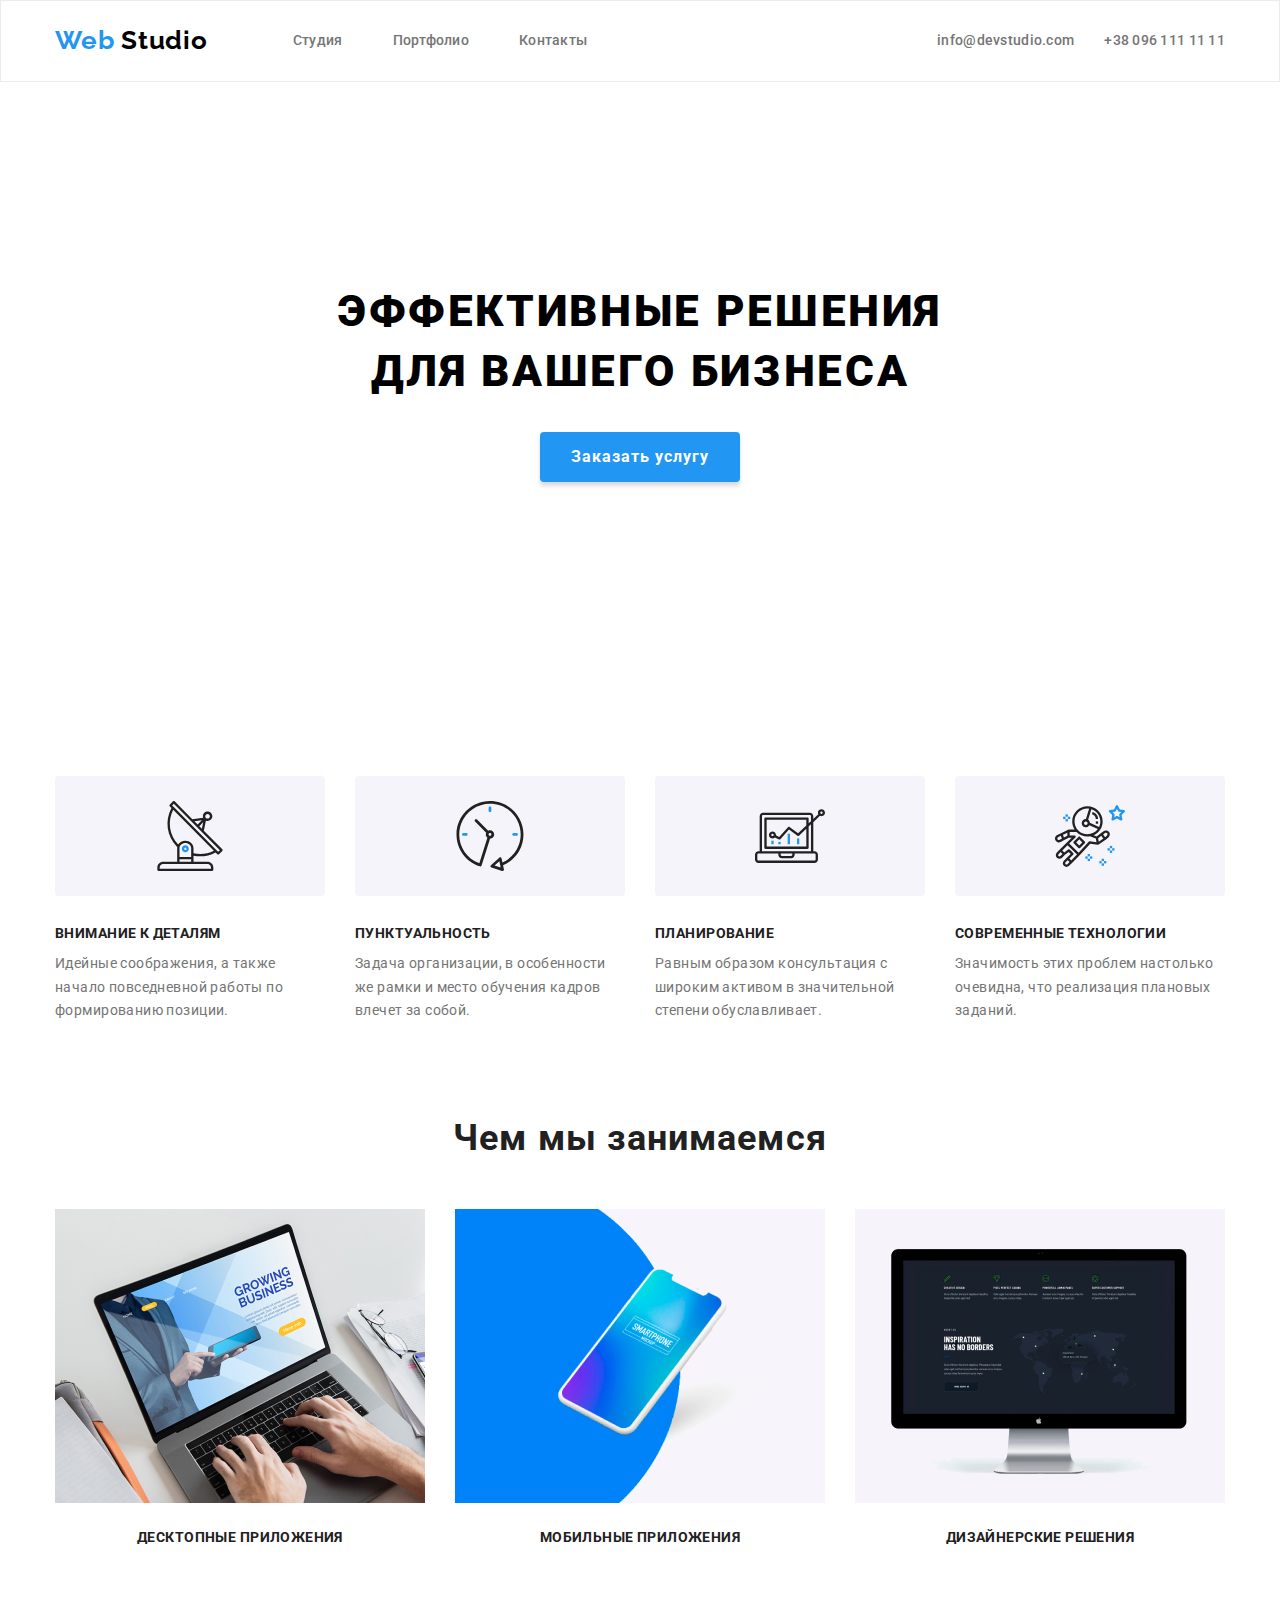
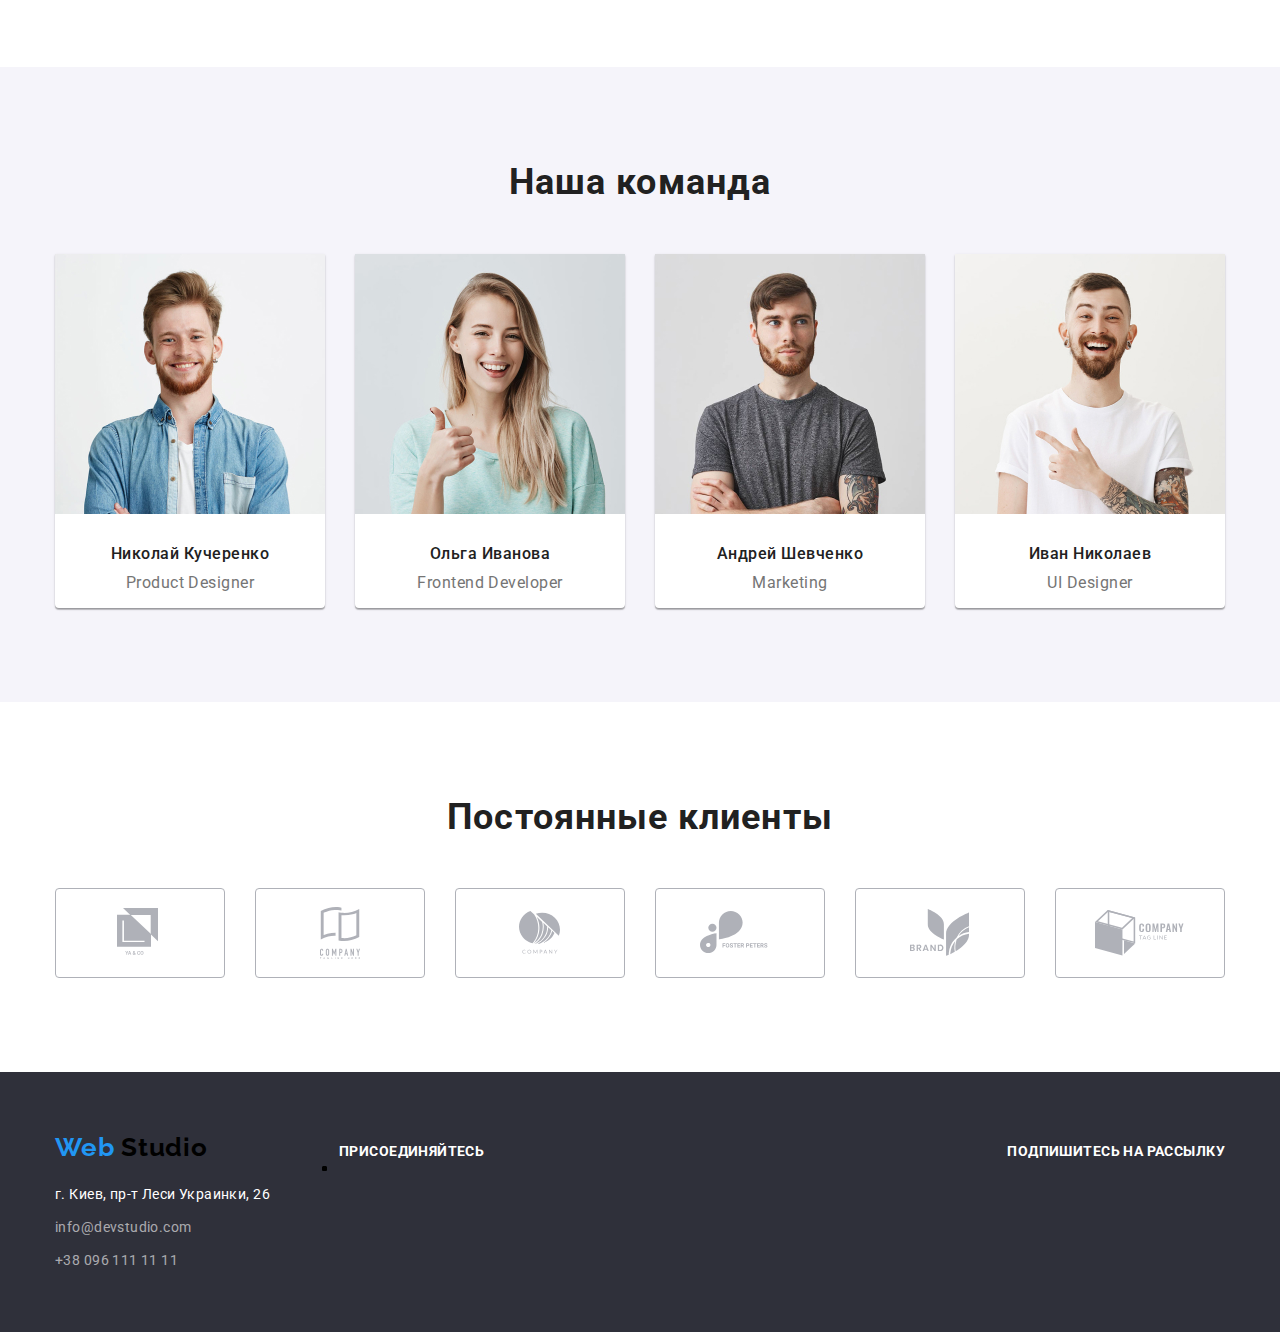
==== index.html @ 4bbf7c3d "перенес hw03" ====
<!DOCTYPE html>
<html lang="ru">
  <head>
    <meta charset="UTF-8" />
    <meta name="viewport" content="width=device-width, initial-scale=1.0" />
    <title>Web Studio</title>
    <link
      href="https://fonts.googleapis.com/css2?family=Raleway:wght@700&family=Roboto:wght@400;500;700;900&display=swap"
      rel="stylesheet"
    />
    <link rel="stylesheet" href="./CSS/normalize.css" />
    <link rel="stylesheet" href="./CSS/styles.css" />
  </head>

  <body>
    <!-- Шапка сайта -->
    <header class="header">
      <div class="container">
        <nav class="navigation">
          <a class="logo link" lang="en" href="./index.html"
            ><span class="logo-element">Web</span> Studio</a
          >
          <ul class="navigation-list list">
            <li class="navigation-list-item">
              <a class="navigation-list-link link" href="./index.html"
                >Студия</a
              >
            </li>
            <li class="navigation-list-item">
              <a class="navigation-list-link link" href="./portfolio.html"
                >Портфолио</a
              >
            </li>
            <li class="navigation-list-item">
              <a class="navigation-list-link link" href="">Контакты</a>
            </li>
          </ul>
        </nav>
        <address class="address">
          <ul class="address-list list">
            <li class="address-list-item">
              <a
                class="address-list-item-link link"
                href="mailto:info@devstudio.com"
                >info@devstudio.com</a
              >
            </li>
            <li class="address-list-item">
              <a class="address-list-item-link link" href="tel:+380961111111"
                >+38 096 111 11 11</a
              >
            </li>
          </ul>
        </address>
      </div>
    </header>
    <main>
      <!-- Герой -->
      <section class="hero">
        <div class="container">
          <h1 class="hero-title">
            Эффективные решения<br />
            для вашего бизнеса
          </h1>
          <button type="button" class="hero-button">Заказать услугу</button>
        </div>
      </section>
      <!-- Почему мы -->
      <section class="why-are-we">
        <div class="container">
          <h2 hidden>Почему мы</h2>
          <ul class="why-are-we-list list">
            <li class="why-are-we-list-item">
              <div class="why-img">
                <img
                  src="./images/about-us/attention.svg"
                  alt="Внимание к деталям"
                  width="70"
                  height="70"
                />
              </div>
              <h3 class="subtitle">Внимание к деталям</h3>
              <p class="why-are-we-feature">
                Идейные соображения, а также начало повседневной работы по
                формированию позиции.
              </p>
            </li>

            <li class="why-are-we-list-item">
              <div class="why-img">
                <img
                  src="./images/about-us/punctuality.svg"
                  alt="Пунктуальность"
                  width="70"
                  height="70"
                />
              </div>
              <h3 class="subtitle">Пунктуальность</h3>
              <p class="why-are-we-feature">
                Задача организации, в особенности же рамки и место обучения
                кадров влечет за собой.
              </p>
            </li>
            <li class="why-are-we-list-item">
              <div class="why-img">
                <img
                  src="./images/about-us/planning.svg"
                  alt="Планирование"
                  width="70"
                  height="70"
                />
              </div>
              <h3 class="subtitle">Планирование</h3>
              <p class="why-are-we-feature">
                Равным образом консультация с широким активом в значительной
                степени обуславливает.
              </p>
            </li>
            <li class="why-are-we-list-item">
              <div class="why-img">
                <img
                  src="./images/about-us/technologies.svg"
                  alt="Современные технологии"
                  width="70"
                  height="70"
                />
              </div>
              <h3 class="subtitle">Современные технологии</h3>
              <p class="why-are-we-feature">
                Значимость этих проблем настолько очевидна, что реализация
                плановых заданий.
              </p>
            </li>
          </ul>
        </div>
      </section>
      <!-- Чем мы занимаемся -->
      <section class="what-we-do">
        <div class="container">
          <h2 class="title">Чем мы занимаемся</h2>
          <ul class="what-we-do-list list">
            <li class="what-we-do-list-item">
              <img
                src="./images/what-we-do/desktop-apps.jpg"
                alt="человек работает за ноутбуком"
                width="370"
                height="294"
              />
              <p class="what-we-do-subtitle">Десктопные приложения</p>
            </li>
            <li class="what-we-do-list-item">
              <img
                src="./images/what-we-do/mobile-apps.jpg"
                alt="смартфон"
                width="370"
                height="294"
              />
              <p class="what-we-do-subtitle">Мобильные приложения</p>
            </li>
            <li class="what-we-do-list-item">
              <img
                src="./images/what-we-do/design-solutions.jpg"
                alt="монитор компьютера"
                width="370"
                height="294"
              />
              <p class="what-we-do-subtitle">Дизайнерские решения</p>
            </li>
          </ul>
        </div>
      </section>
      <!-- Наша команда -->
      <section class="team">
        <div class="container">
          <h2 class="title">Наша команда</h2>
          <ul class="team-list list">
            <li class="team-list-item">
              <img
                src="./images/team/team-card-01.jpg"
                alt="продукт дизайнер"
                width="270"
                height="260"
              />
              <h3 class="team-list-item-name">Николай Кучеренко</h3>
              <p class="team-list-item-position" lang="en">Product Designer</p>
              <ul class="team-social-links-list list">
                <li><a href="" aria-label="иконка инстаграма"></a></li>
                <li><a href="" aria-label="иконка твиттера"></a></li>
                <li><a href="" aria-label="иконка фейсбука"></a></li>
                <li><a href="" aria-label="иконка линкедина"></a></li>
              </ul>
            </li>
            <li class="team-list-item">
              <img
                src="./images/team/team-card-02.jpg"
                alt="фронтэнд разработчик"
                width="270"
                height="260"
              />
              <h3 class="team-list-item-name">Ольга Иванова</h3>
              <p class="team-list-item-position" lang="en">
                Frontend Developer
              </p>
              <ul class="team-social-links-list list">
                <li><a href="" aria-label="иконка инстаграма"></a></li>
                <li><a href="" aria-label="иконка твиттера"></a></li>
                <li><a href="" aria-label="иконка фейсбука"></a></li>
                <li><a href="" aria-label="иконка линкедина"></a></li>
              </ul>
            </li>
            <li class="team-list-item">
              <img
                src="./images/team/team-card-03.jpg"
                alt="маркетолог"
                width="270"
                height="260"
              />
              <h3 class="team-list-item-name">Андрей Шевченко</h3>
              <p class="team-list-item-position" lang="en">Marketing</p>
              <ul class="team-social-links-list list">
                <li><a href="" aria-label="иконка инстаграма"></a></li>
                <li><a href="" aria-label="иконка твиттера"></a></li>
                <li><a href="" aria-label="иконка фейсбука"></a></li>
                <li><a href="" aria-label="иконка линкедина"></a></li>
              </ul>
            </li>
            <li class="team-list-item">
              <img
                src="./images/team/team-card-04.jpg"
                alt="дизайнер"
                width="270"
                height="260"
              />
              <h3 class="team-list-item-name">Иван Николаев</h3>
              <p class="team-list-item-position" lang="en">UI Designer</p>
              <ul class="team-social-links-list list">
                <li><a href="" aria-label="иконка инстаграма"></a></li>
                <li><a href="" aria-label="иконка твиттера"></a></li>
                <li><a href="" aria-label="иконка фейсбука"></a></li>
                <li><a href="" aria-label="иконка линкедина"></a></li>
              </ul>
            </li>
          </ul>
        </div>
      </section>
      <!-- Постоянные клиенты -->
      <section class="clients">
        <div class="container">
          <h2 class="title">Постоянные клиенты</h2>
          <ul class="clients-list list">
            <li class="clients-list-item">
              <a href=""
                ><img
                  src="./images/clients/client1.svg"
                  alt="логотип компании-клиента"
              /></a>
            </li>
            <li class="clients-list-item">
              <a href=""
                ><img
                  src="./images/clients/client2.svg"
                  alt="логотип компании-клиента"
              /></a>
            </li>
            <li class="clients-list-item">
              <a href=""
                ><img
                  src="./images/clients/client3.svg"
                  alt="логотип компании-клиента"
              /></a>
            </li>
            <li class="clients-list-item">
              <a href=""
                ><img
                  src="./images/clients/client4.svg"
                  alt="логотип компании-клиента"
              /></a>
            </li>
            <li class="clients-list-item">
              <a href=""
                ><img
                  src="./images/clients/client5.svg"
                  alt="логотип компании-клиента"
              /></a>
            </li>
            <li class="clients-list-item">
              <a href=""
                ><img
                  src="./images/clients/client6.svg"
                  alt="логотип компании-клиента"
              /></a>
            </li>
          </ul>
        </div>
      </section>
    </main>
    <!-- Подвал сайта -->
    <footer class="footer">
      <div class="container">
        <div class="footer-left">
          <a class="logo link" lang="en" href="./index.html"
            ><span class="logo-element">Web</span> Studio</a
          >

          <ul class="contact-list list">
            <li class="contact-list-item">
              <address class="address">
                <a
                  class="footer-location link"
                  href="https://goo.gl/maps/hnpBy58XnBWerGB26"
                  target="_blank"
                  >г. Киев, пр-т Леси Украинки, 26</a
                >
              </address>
            </li>
            <li class="contact-list-item">
              <address class="address">
                <a class="footer-mail link" href="mailto:info@devstudio.com"
                  >info@devstudio.com</a
                >
              </address>
            </li>
            <li class="contact-list-item">
              <address class="address">
                <a class="footer-tel link" href="tel:+380961111111"
                  >+38 096 111 11 11</a
                >
              </address>
            </li>
          </ul>
        </div>

        <div class="footer-join">
          <p class="join-us">присоединяйтесь</p>
          <ul class="footer-social-link-list">
            <li><a href="" aria-label="иконка инстаграма"></a></li>
            <li><a href="" aria-label="иконка твиттера"></a></li>
            <li><a href="" aria-label="иконка фейсбука"></a></li>
            <li><a href="" aria-label="иконка линкедина"></a></li>
          </ul>
        </div>
        <div class="footer-subscribe">
          <p class="join-us">Подпишитесь на рассылку</p>
        </div>
      </div>
    </footer>
  </body>
</html>
---- CSS/styles.css ----
/* 
цвет логотипа #000000;
цвет основного текста #757575;
цвет заголовка #212121;
акцент #2196F3;
фон #FFFFFF;
фон футер #2F303A;
фон секции наша команда #F5F4FA;
цвет ссылок футере rgba(255, 255, 255, 0.6);
 */
:root {
  --main-font: "Roboto", sans-serif;
  --logo-font: "Raleway", sans-serif;
  --title-color: #212121;
  --main-text-color: #757575;
  --section-background-color: #f5f4fa;
  --footer-background-color: #2f303a;
  --footer-link-color: rgba(255, 255, 255, 0.6);
  --accent-color: #2196f3;
  --main-logo-color: #000000;
  --element-logo-color: #2196f3;
}

html {
  box-sizing: border-box;
}

*,
*::before,
*::after {
  box-sizing: inherit;
  margin: 0;
  padding: 0;
}

body {
  font-family: var(--main-font);
  background-color: #ffffff;
  list-style: none;
}

h1 {
  margin: 0;
}

img {
  display: block;
}

.address {
  font-style: normal;
}

.link {
  text-decoration: none;
  display: block;
}
.list {
  list-style: none;
}

.container {
  width: 1200px;
  padding-left: 15px;
  padding-right: 15px;
  margin-left: auto;
  margin-right: auto;
}

/* ШАПКА САЙТА */
.header {
  border: 1px solid #ececec;
}
.header .container {
  display: flex;
  align-items: center;
  justify-content: space-between;
}

.navigation {
  display: flex;
  align-items: center;
}

.navigation .logo {
  margin-right: 85px;
  padding-top: 24px;
  padding-bottom: 25px;
}

.logo {
  font-family: var(--logo-font);
  font-weight: 700;
  font-size: 26px;
  line-height: 1.19;
  letter-spacing: 0.03em;
  color: var(--main-logo-color);
}

.logo-element {
  color: var(--element-logo-color);
}

.navigation-list {
  display: flex;
}

.navigation-list-item:not(:last-child) {
  margin-right: 50px;
}

.navigation-list-link,
.address-list-item-link {
  padding-top: 32px;
  padding-bottom: 32px;
  font-weight: 500;
  font-size: 14px;
  line-height: 1.14;
  letter-spacing: 0.02em;
  color: var(--main-text-color);
}

.address-list {
  display: flex;
  align-items: center;
}

.address-list-item:not(:last-child) {
  margin-right: 30px;
}
.navigation-list-link:hover,
.navigation-list-link:focus,
.address-list-item-link:hover,
.address-list-item-link:focus {
  color: var(--accent-color);
}

/* HERO */

.hero .container {
  display: flex;
  flex-direction: column;
  align-items: center;
  padding-top: 200px;
  padding-bottom: 200px;
}

.hero-title {
  font-weight: 900;
  font-size: 44px;
  line-height: 1.36;
  text-align: center;
  letter-spacing: 0.06em;
  text-transform: uppercase;

  /* color: #ffffff; */
}

.hero-button {
  margin-top: 30px;
  width: 200px;
  height: 50px;
  background: #2196f3;
  box-shadow: 0px 4px 4px rgba(0, 0, 0, 0.15);
  border: transparent;
  border-radius: 4px;
  font-weight: 700;
  font-size: 16px;
  line-height: 1.87;
  text-align: center;
  letter-spacing: 0.06em;
  color: #ffffff;
}

.hero-button:hover,
.hero-button:focus {
  background-color: var(--accent-color);
  color: #ffffff;
}

/* ПОЧЕМУ МЫ */
.why-are-we .container {
  padding-top: 94px;
  padding-bottom: 94px;
}
.why-are-we-list {
  display: flex;
  justify-content: center;
}

.why-are-we-list-item {
  /* width: 270px; */
  width: calc((100% - 90px) / 4);
}

.why-are-we-list-item:not(:last-child) {
  margin-right: 30px;
}

.subtitle {
  margin-top: 30px;
  margin-bottom: 10px;
  font-weight: 700;
  font-size: 14px;
  line-height: 1.14;
  letter-spacing: 0.03em;
  text-transform: uppercase;

  color: #212121;
}

.why-are-we-feature {
  font-weight: 400;
  font-size: 14px;
  line-height: 1.71;
  letter-spacing: 0.03em;
  color: var(--main-text-color);
}

.why-img {
  display: flex;
  justify-content: center;
  padding-bottom: 25px;
  padding-top: 25px;
  background-color: var(--section-background-color);
  border-radius: 4px;
}

/* ЧЕМ МЫ ЗАНИМАЕМСЯ */

.what-we-do .container {
  padding-bottom: 94px;
}
.title {
  margin-bottom: 50px;
  font-weight: 700;
  font-size: 36px;
  line-height: 1.17;
  text-align: center;
  letter-spacing: 0.03em;
  color: var(--title-color);
}
.what-we-do-subtitle {
  padding-top: 27px;
  padding-bottom: 27px;

  font-weight: 700;
  font-size: 14px;
  line-height: 1.14;
  letter-spacing: 0.03em;
  text-transform: uppercase;

  color: #212121;
  text-align: center;
  /* color: #ffffff; */
}
.what-we-do-list {
  display: flex;
}
.what-we-do-list-item {
  width: calc((100% - 60px) / 3);
}
.what-we-do-list-item:not(:last-child) {
  margin-right: 30px;
}

/* НАША КОМАНДА */
.team .container {
  padding-top: 94px;
  padding-bottom: 94px;
}
.team {
  background-color: var(--section-background-color);
}

.team-list {
  display: flex;
}

.team-list-item {
  width: calc((100% - 90px) / 4);
  background: #ffffff;
  box-shadow: 0px 2px 1px rgba(0, 0, 0, 0.2), 0px 1px 1px rgba(0, 0, 0, 0.14),
    0px 1px 3px rgba(0, 0, 0, 0.12);
  border-radius: 0px 0px 4px 4px;
}

.team-list-item:not(:last-child) {
  margin-right: 30px;
}

.team-list-item-name {
  margin-top: 30px;
  margin-bottom: 10px;
  font-weight: 500;
  font-size: 16px;
  line-height: 1.19;
  text-align: center;
  letter-spacing: 0.03em;
  color: var(--title-color);
}

.team-list-item-position {
  margin-bottom: 16px;
  font-weight: 400;
  font-size: 16px;
  line-height: 1.19;
  text-align: center;
  letter-spacing: 0.03em;
  color: var(--main-text-color);
}

/* ПОСТОЯННЫЕ КЛИЕНТЫ */
.clients .container {
  padding-top: 94px;
  padding-bottom: 94px;
}

.clients-list {
  display: flex;
}
.clients-list-item {
  display: flex;
  justify-content: center;
  align-items: center;
  width: calc((100% - 150px) / 6);
  height: 90px;
  border: 1px solid #afb1b8;
  box-sizing: border-box;
  border-radius: 4px;
}
.clients-list-item:not(:last-child) {
  margin-right: 30px;
}
.clients-list-item:hover,
.clients-list-item:focus {
  border: 1px solid #2196f3;
}

/* ПОДВАЛ САЙТА */

.footer {
  background-color: var(--footer-background-color);
}

.footer .container {
  display: flex;
  align-items: baseline;
  padding-top: 60px;
  padding-bottom: 60px;
}

.footer-left {
  margin-right: 69px;
}

.contact-list {
  margin-top: 20px;
}

.footer-tel,
.footer-mail,
.footer-location {
  margin-bottom: 9px;
  font-weight: 400;
  font-size: 14px;
  line-height: 1.71;
  letter-spacing: 0.03em;
  color: rgba(255, 255, 255, 0.6);
}

.footer-tel {
  margin-bottom: 0px;
}

.footer-location {
  color: #ffffff;
}
.join-us {
  font-weight: 700;
  font-size: 14px;
  line-height: 1.14;
  letter-spacing: 0.03em;
  text-transform: uppercase;
  color: #ffffff;
}

.footer-social-link-list {
  display: flex;
}
.footer-subscribe {
  margin-left: auto;
}

/* ПОРТФОЛИО */

.portfolio .container {
  padding-top: 93px;
  padding-bottom: 94px;
}

.portfolio-filter {
  display: flex;
  justify-content: center;
}

.portfolio-filter-list-item {
  margin-right: 8px;
}
.portfolio-filter-list-item:last-child {
  margin-right: 0px;
}

.portfolio-button {
  padding-top: 6px;
  padding-right: 22px;
  padding-bottom: 6px;
  padding-left: 22px;
  font-weight: 500;
  font-size: 16px;
  line-height: 1.62;

  text-align: center;
  letter-spacing: 0.03em;

  color: #212121;
}

.portfolio-button:hover,
.portfolio-button:focus {
  box-shadow: 0px 2px 2px rgba(0, 0, 0, 0.12), 0px 1px 2px rgba(0, 0, 0, 0.08),
    0px 3px 1px rgba(0, 0, 0, 0.1);

  border-radius: 4px;

  background-color: var(--accent-color);

  color: #ffffff;
}

.portfolio-list {
  display: flex;
  flex-wrap: wrap;
  margin-top: 34px;
}
.portfolio-list-item {
  width: calc((100% - 60px) / 3);
  margin-right: 30px;
  margin-bottom: 30px;

  background: #ffffff;
  border: 1px solid #eeeeee;
  box-sizing: border-box;
}
.portfolio-list-item:nth-child(3n) {
  margin-right: 0px;
}
.portfolio-list-item:nth-last-child(-n + 3) {
  margin-bottom: 0px;
}
.portfolio-list-item-name {
  margin-top: 20px;
  margin-left: 24px;
  font-weight: 700;
  font-size: 18px;
  line-height: 2;
  letter-spacing: 0.06em;
  color: var(--title-color);
}
.portfolio-list-item-desc {
  margin-top: 4px;
  margin-bottom: 20px;
  margin-left: 24px;
  font-weight: 400;
  font-size: 16px;
  line-height: 1.87;
  letter-spacing: 0.03em;
  color: var(--main-text-color);
}
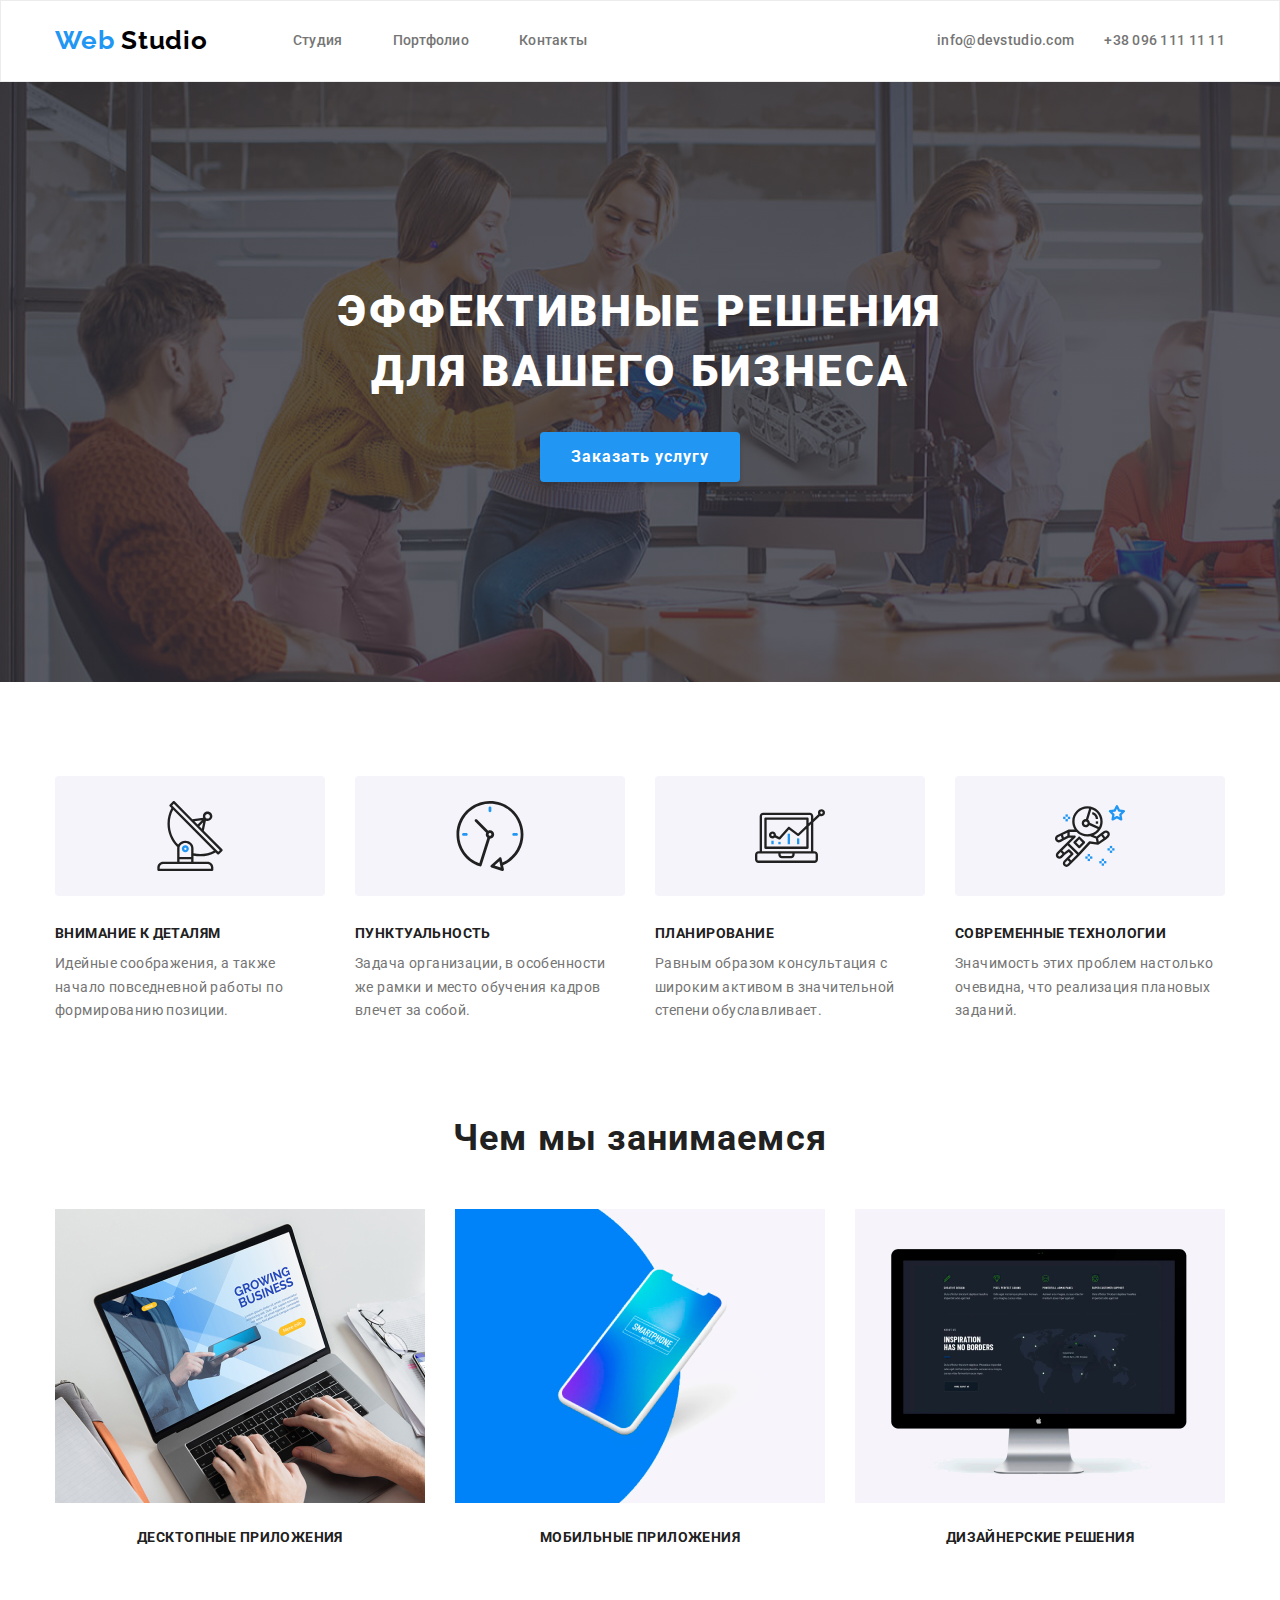
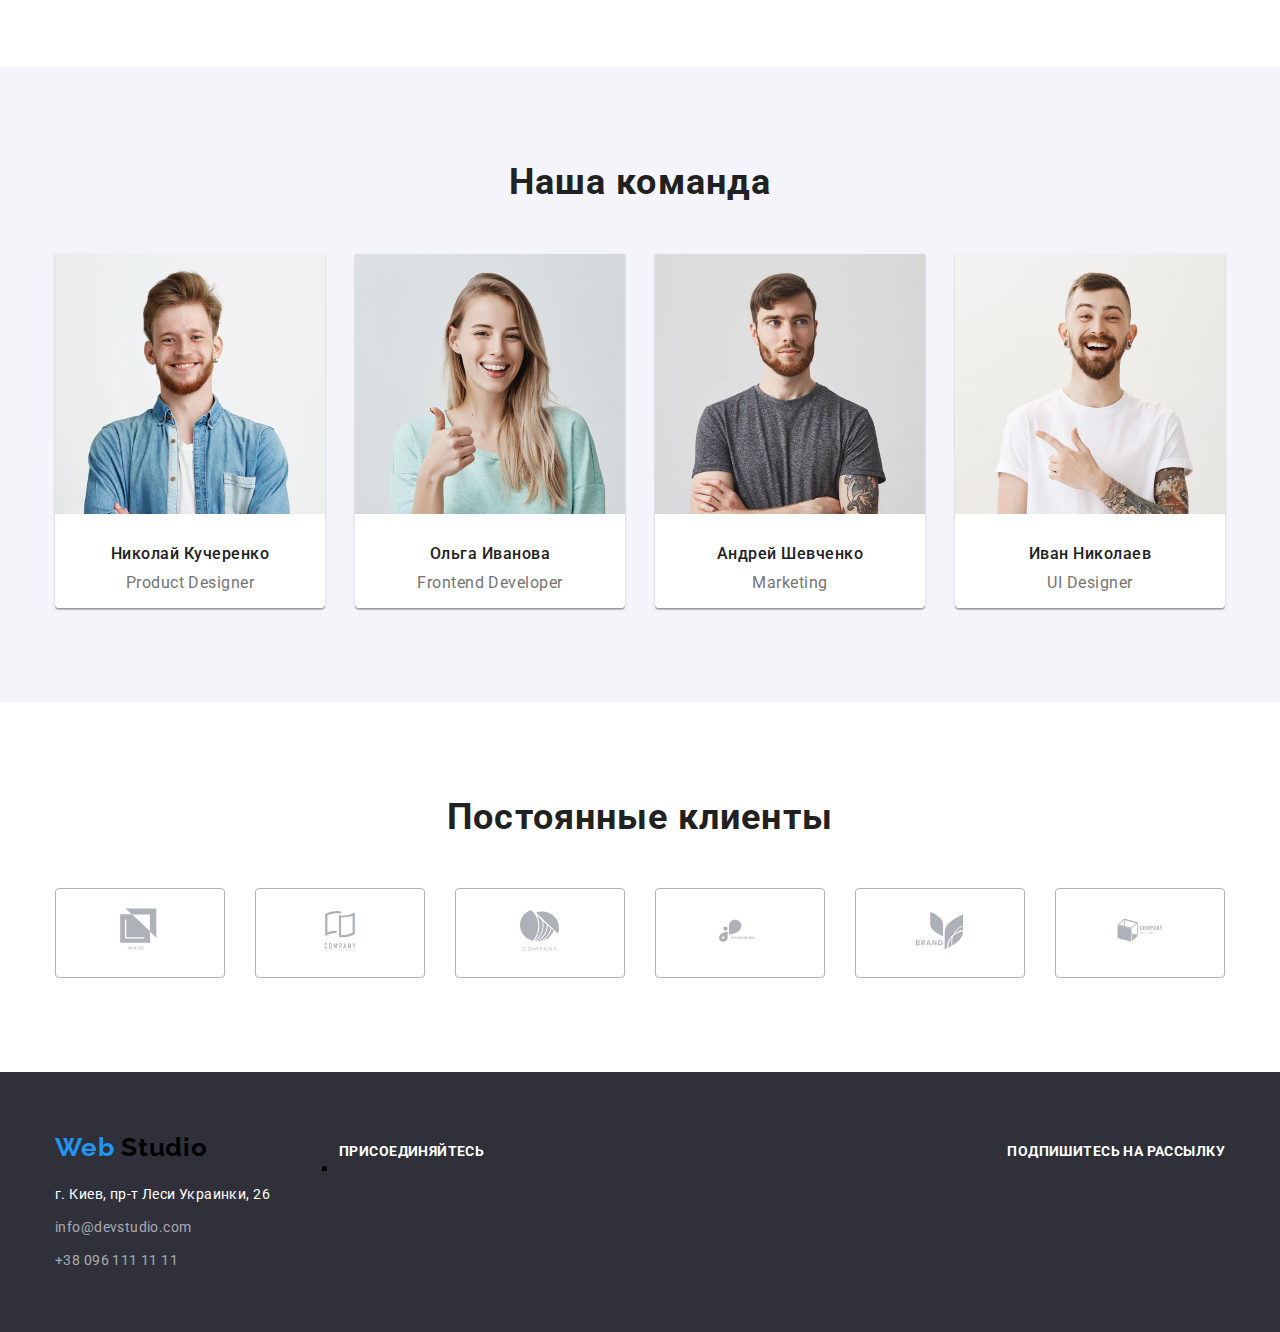
==== commit bddae6ac: "изменил секции "о нас" и "клиенты"" ====
--- a/index.html
+++ b/index.html
@@ -72,12 +72,9 @@
           <ul class="why-are-we-list list">
             <li class="why-are-we-list-item">
               <div class="why-img">
-                <img
-                  src="./images/about-us/attention.svg"
-                  alt="Внимание к деталям"
-                  width="70"
-                  height="70"
-                />
+                <svg width="70" height="70">
+                  <use href="../images/sprite.svg#attention"></use>
+                </svg>
               </div>
               <h3 class="subtitle">Внимание к деталям</h3>
               <p class="why-are-we-feature">
@@ -88,12 +85,9 @@
 
             <li class="why-are-we-list-item">
               <div class="why-img">
-                <img
-                  src="./images/about-us/punctuality.svg"
-                  alt="Пунктуальность"
-                  width="70"
-                  height="70"
-                />
+                <svg width="70" height="70">
+                  <use href="../images/sprite.svg#punctuality"></use>
+                </svg>
               </div>
               <h3 class="subtitle">Пунктуальность</h3>
               <p class="why-are-we-feature">
@@ -103,12 +97,9 @@
             </li>
             <li class="why-are-we-list-item">
               <div class="why-img">
-                <img
-                  src="./images/about-us/planning.svg"
-                  alt="Планирование"
-                  width="70"
-                  height="70"
-                />
+                <svg width="70" height="70">
+                  <use href="../images/sprite.svg#planning"></use>
+                </svg>
               </div>
               <h3 class="subtitle">Планирование</h3>
               <p class="why-are-we-feature">
@@ -118,12 +109,9 @@
             </li>
             <li class="why-are-we-list-item">
               <div class="why-img">
-                <img
-                  src="./images/about-us/technologies.svg"
-                  alt="Современные технологии"
-                  width="70"
-                  height="70"
-                />
+                <svg width="70" height="70">
+                  <use href="../images/sprite.svg#technologies"></use>
+                </svg>
               </div>
               <h3 class="subtitle">Современные технологии</h3>
               <p class="why-are-we-feature">
@@ -250,45 +238,39 @@
           <ul class="clients-list list">
             <li class="clients-list-item">
               <a href=""
-                ><img
-                  src="./images/clients/client1.svg"
-                  alt="логотип компании-клиента"
-              /></a>
-            </li>
-            <li class="clients-list-item">
-              <a href=""
-                ><img
-                  src="./images/clients/client2.svg"
-                  alt="логотип компании-клиента"
-              /></a>
-            </li>
-            <li class="clients-list-item">
-              <a href=""
-                ><img
-                  src="./images/clients/client3.svg"
-                  alt="логотип компании-клиента"
-              /></a>
-            </li>
-            <li class="clients-list-item">
-              <a href=""
-                ><img
-                  src="./images/clients/client4.svg"
-                  alt="логотип компании-клиента"
-              /></a>
-            </li>
-            <li class="clients-list-item">
-              <a href=""
-                ><img
-                  src="./images/clients/client5.svg"
-                  alt="логотип компании-клиента"
-              /></a>
-            </li>
-            <li class="clients-list-item">
-              <a href=""
-                ><img
-                  src="./images/clients/client6.svg"
-                  alt="логотип компании-клиента"
-              /></a>
+                ><svg width="44" height="49">
+                  <use href="../images/sprite.svg#client1"></use></svg
+              ></a>
+            </li>
+            <li class="clients-list-item">
+              <a href=""
+                ><svg width="40" height="52">
+                  <use href="../images/sprite.svg#client2"></use></svg
+              ></a>
+            </li>
+            <li class="clients-list-item">
+              <a href=""
+                ><svg width="41" height="43">
+                  <use href="../images/sprite.svg#client3"></use></svg
+              ></a>
+            </li>
+            <li class="clients-list-item">
+              <a href=""
+                ><svg width="80" height="42">
+                  <use href="../images/sprite.svg#client4"></use></svg
+              ></a>
+            </li>
+            <li class="clients-list-item">
+              <a href=""
+                ><svg width="59" height="47">
+                  <use href="../images/sprite.svg#client5"></use></svg
+              ></a>
+            </li>
+            <li class="clients-list-item">
+              <a href=""
+                ><svg width="88" height="45">
+                  <use href="../images/sprite.svg#client6"></use></svg
+              ></a>
             </li>
           </ul>
         </div>
--- a/CSS/styles.css
+++ b/CSS/styles.css
@@ -137,6 +137,18 @@
 
 /* HERO */
 
+.hero {
+  max-width: 1600px;
+  margin-left: auto;
+  margin-right: auto;
+  background-image: linear-gradient(
+      rgba(47, 48, 58, 0.8),
+      rgba(47, 48, 58, 0.8)
+    ),
+    url(../images/hero.jpg);
+  background-repeat: no-repeat;
+}
+
 .hero .container {
   display: flex;
   flex-direction: column;
@@ -152,8 +164,7 @@
   text-align: center;
   letter-spacing: 0.06em;
   text-transform: uppercase;
-
-  /* color: #ffffff; */
+  color: #ffffff;
 }
 
 .hero-button {
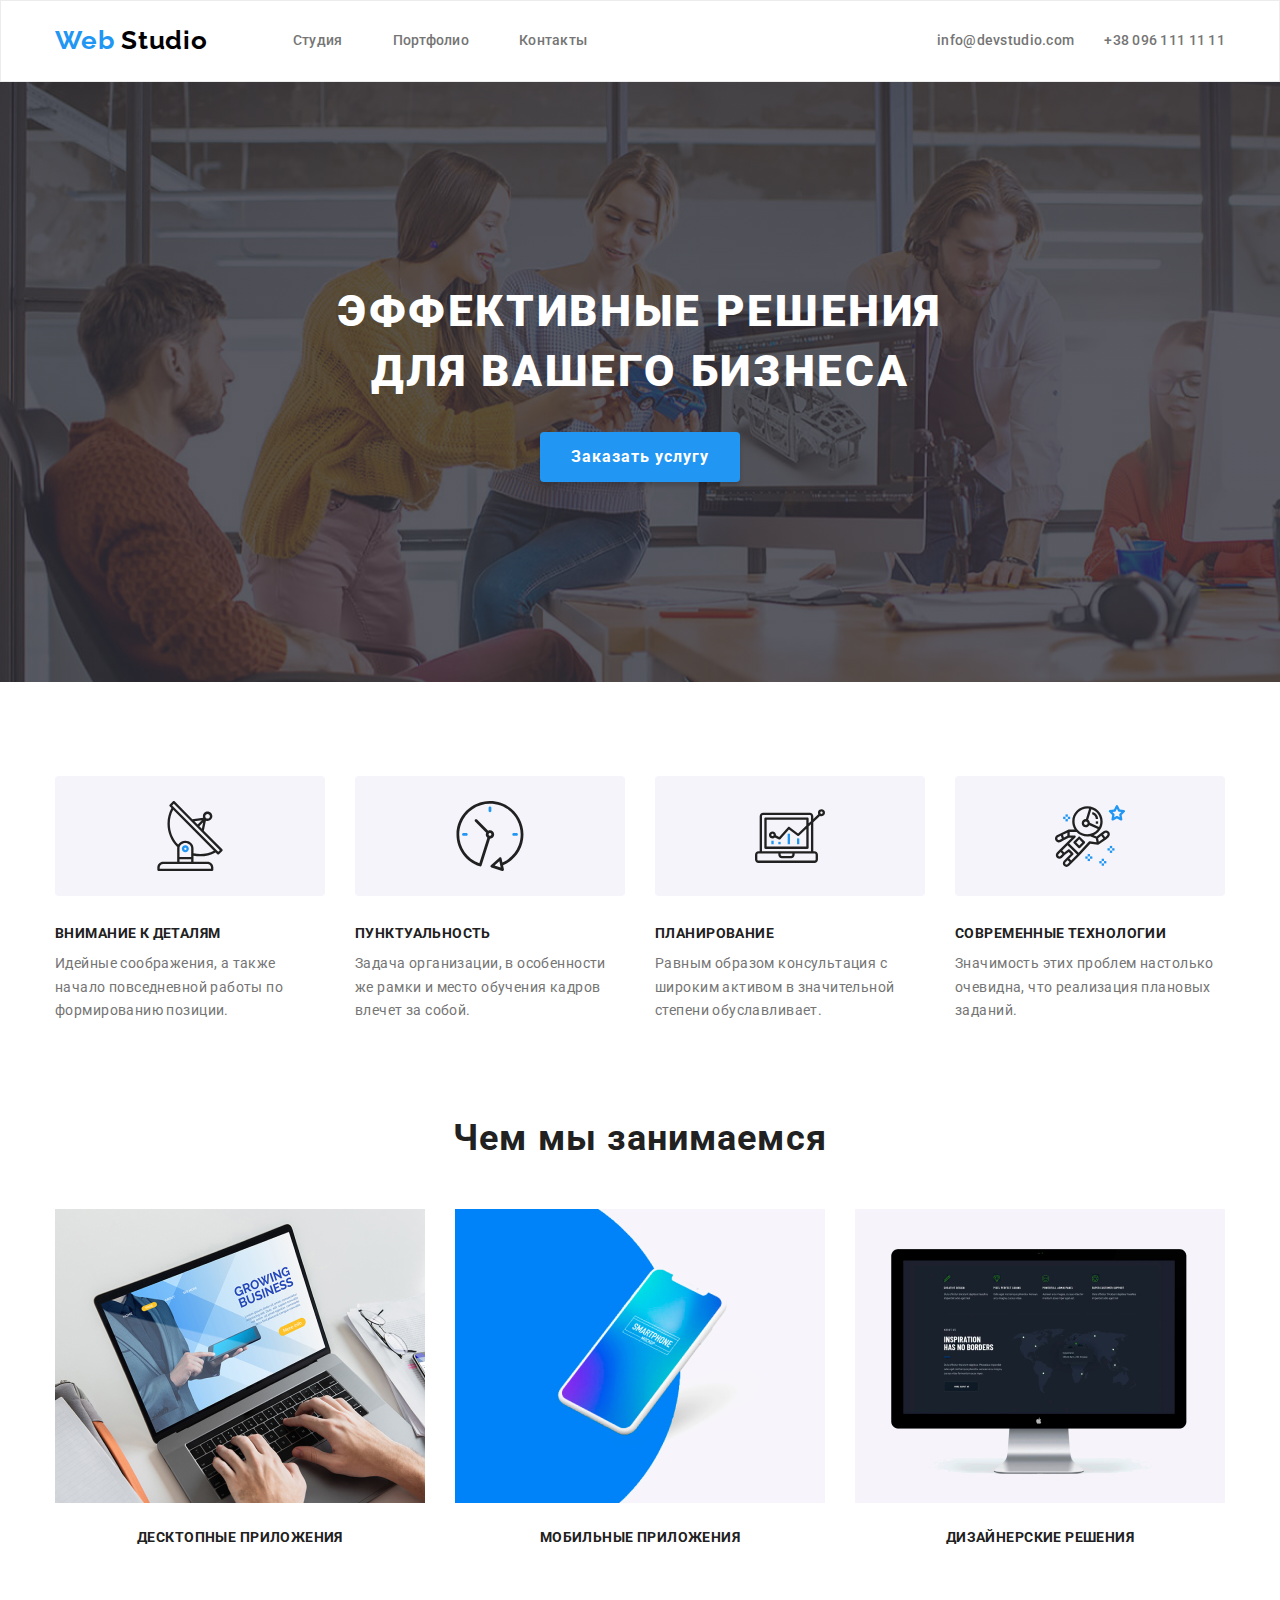
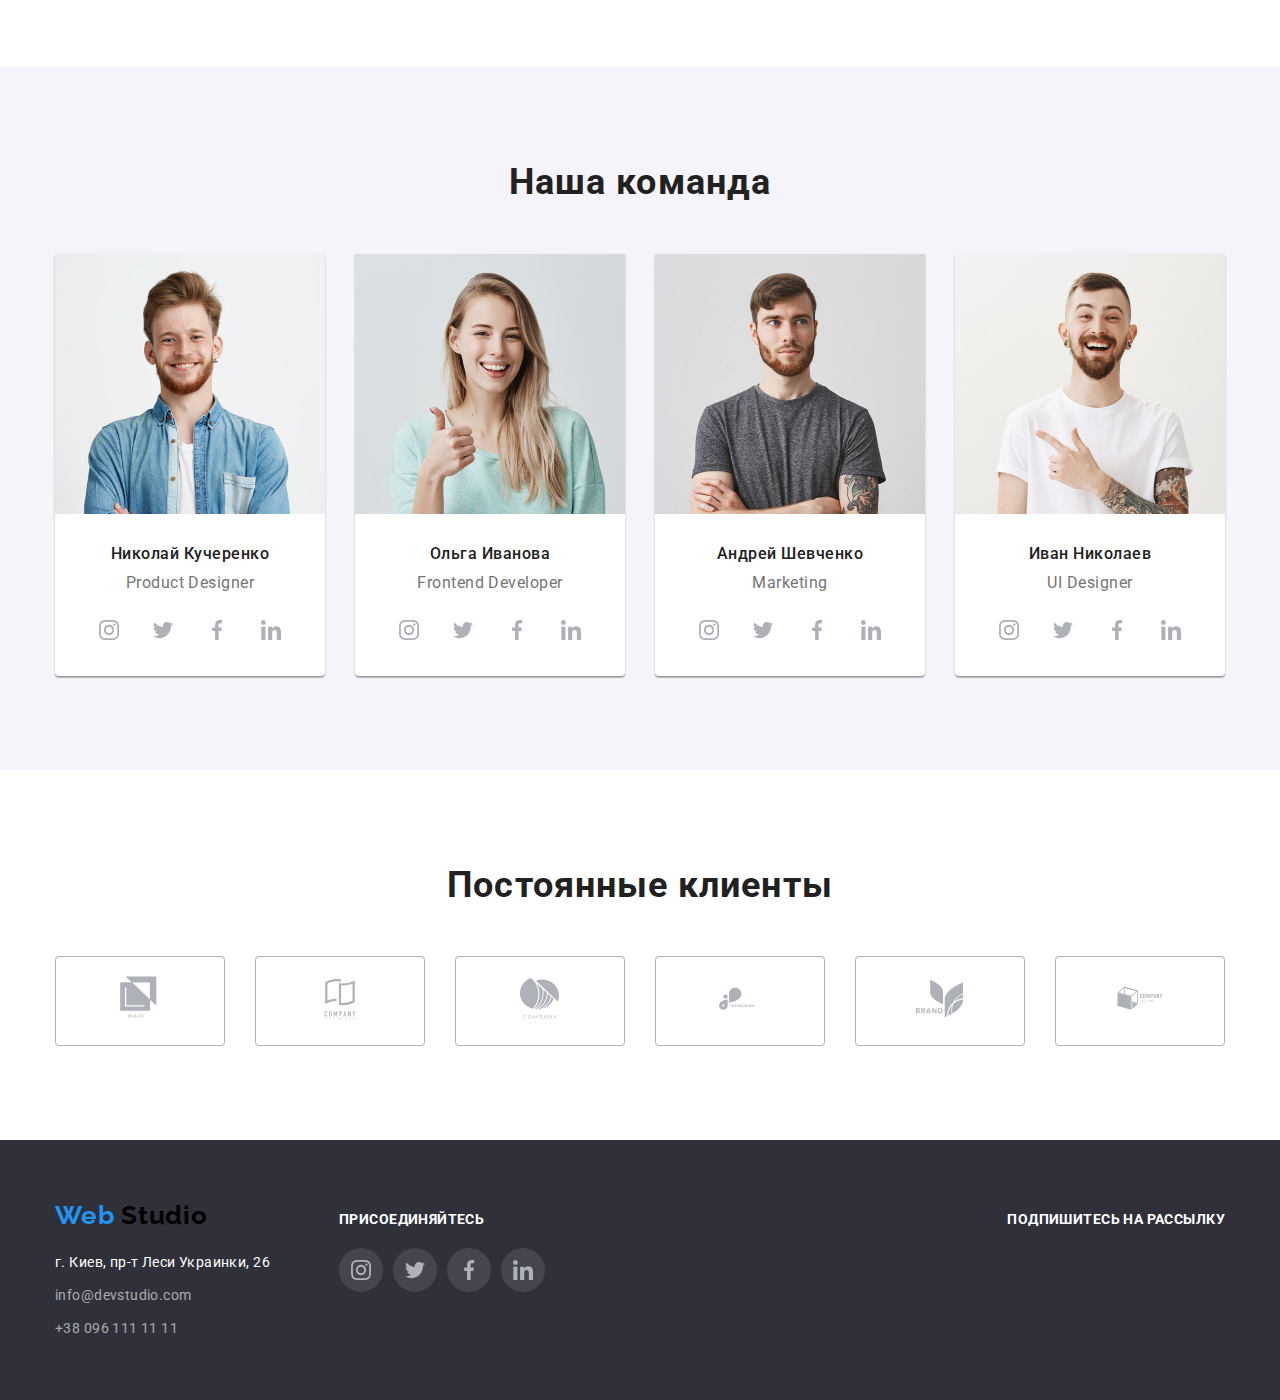
==== commit b9d2f861: "добавил иконки на соц сети" ====
--- a/index.html
+++ b/index.html
@@ -73,7 +73,7 @@
             <li class="why-are-we-list-item">
               <div class="why-img">
                 <svg width="70" height="70">
-                  <use href="../images/sprite.svg#attention"></use>
+                  <use href="./images/sprite.svg#attention"></use>
                 </svg>
               </div>
               <h3 class="subtitle">Внимание к деталям</h3>
@@ -86,7 +86,7 @@
             <li class="why-are-we-list-item">
               <div class="why-img">
                 <svg width="70" height="70">
-                  <use href="../images/sprite.svg#punctuality"></use>
+                  <use href="./images/sprite.svg#punctuality"></use>
                 </svg>
               </div>
               <h3 class="subtitle">Пунктуальность</h3>
@@ -98,7 +98,7 @@
             <li class="why-are-we-list-item">
               <div class="why-img">
                 <svg width="70" height="70">
-                  <use href="../images/sprite.svg#planning"></use>
+                  <use href="./images/sprite.svg#planning"></use>
                 </svg>
               </div>
               <h3 class="subtitle">Планирование</h3>
@@ -110,7 +110,7 @@
             <li class="why-are-we-list-item">
               <div class="why-img">
                 <svg width="70" height="70">
-                  <use href="../images/sprite.svg#technologies"></use>
+                  <use href="./images/sprite.svg#technologies"></use>
                 </svg>
               </div>
               <h3 class="subtitle">Современные технологии</h3>
@@ -172,10 +172,42 @@
               <h3 class="team-list-item-name">Николай Кучеренко</h3>
               <p class="team-list-item-position" lang="en">Product Designer</p>
               <ul class="team-social-links-list list">
-                <li><a href="" aria-label="иконка инстаграма"></a></li>
-                <li><a href="" aria-label="иконка твиттера"></a></li>
-                <li><a href="" aria-label="иконка фейсбука"></a></li>
-                <li><a href="" aria-label="иконка линкедина"></a></li>
+                <li class="team-social-link-list-item">
+                  <a
+                    class="team-social-link"
+                    href=""
+                    aria-label="иконка инстаграма"
+                    ><svg width="20" height="20">
+                      <use href="./images/sprite.svg#instagram"></use></svg
+                  ></a>
+                </li>
+                <li class="team-social-link-list-item">
+                  <a
+                    class="team-social-link link"
+                    href=""
+                    aria-label="иконка твиттера"
+                    ><svg width="20" height="20">
+                      <use href="./images/sprite.svg#twitter"></use></svg
+                  ></a>
+                </li>
+                <li class="team-social-link-list-item">
+                  <a
+                    class="team-social-link link"
+                    href=""
+                    aria-label="иконка фейсбука"
+                    ><svg width="20" height="20">
+                      <use href="./images/sprite.svg#facebook"></use></svg
+                  ></a>
+                </li>
+                <li class="team-social-link-list-item">
+                  <a
+                    class="team-social-link link link"
+                    href=""
+                    aria-label="иконка линкедина"
+                    ><svg width="20" height="20">
+                      <use href="./images/sprite.svg#linkedin"></use></svg
+                  ></a>
+                </li>
               </ul>
             </li>
             <li class="team-list-item">
@@ -190,10 +222,42 @@
                 Frontend Developer
               </p>
               <ul class="team-social-links-list list">
-                <li><a href="" aria-label="иконка инстаграма"></a></li>
-                <li><a href="" aria-label="иконка твиттера"></a></li>
-                <li><a href="" aria-label="иконка фейсбука"></a></li>
-                <li><a href="" aria-label="иконка линкедина"></a></li>
+                <li class="team-social-link-list-item">
+                  <a
+                    class="team-social-link link"
+                    href=""
+                    aria-label="иконка инстаграма"
+                    ><svg width="20" height="20">
+                      <use href="./images/sprite.svg#instagram"></use></svg
+                  ></a>
+                </li>
+                <li class="team-social-link-list-item">
+                  <a
+                    class="team-social-link link"
+                    href=""
+                    aria-label="иконка твиттера"
+                    ><svg width="20" height="20">
+                      <use href="./images/sprite.svg#twitter"></use></svg
+                  ></a>
+                </li>
+                <li class="team-social-link-list-item">
+                  <a
+                    class="team-social-link link"
+                    href=""
+                    aria-label="иконка фейсбука"
+                    ><svg width="20" height="20">
+                      <use href="./images/sprite.svg#facebook"></use></svg
+                  ></a>
+                </li>
+                <li class="team-social-link-list-item">
+                  <a
+                    class="team-social-link link"
+                    href=""
+                    aria-label="иконка линкедина"
+                    ><svg width="20" height="20">
+                      <use href="./images/sprite.svg#linkedin"></use></svg
+                  ></a>
+                </li>
               </ul>
             </li>
             <li class="team-list-item">
@@ -206,10 +270,43 @@
               <h3 class="team-list-item-name">Андрей Шевченко</h3>
               <p class="team-list-item-position" lang="en">Marketing</p>
               <ul class="team-social-links-list list">
-                <li><a href="" aria-label="иконка инстаграма"></a></li>
-                <li><a href="" aria-label="иконка твиттера"></a></li>
-                <li><a href="" aria-label="иконка фейсбука"></a></li>
-                <li><a href="" aria-label="иконка линкедина"></a></li>
+                <li class="team-social-link-list-item">
+                  <a
+                    class="team-social-link link"
+                    href=""
+                    aria-label="иконка инстаграма"
+                    ><svg width="20" height="20">
+                      <use href="./images/sprite.svg#instagram"></use></svg
+                  ></a>
+                </li>
+                <li class="team-social-link-list-item">
+                  <a
+                    class="team-social-link link"
+                    href=""
+                    aria-label="иконка твиттера"
+                    ><svg width="20" height="20">
+                      <use href="./images/sprite.svg#twitter"></use></svg
+                  ></a>
+                </li>
+                <li class="team-social-link-list-item">
+                  <a
+                    class="team-social-link link"
+                    href=""
+                    aria-label="иконка фейсбука"
+                    ><svg width="20" height="20">
+                      <use href="./images/sprite.svg#facebook"></use>
+                    </svg>
+                  </a>
+                </li>
+                <li class="team-social-link-list-item">
+                  <a
+                    class="team-social-link link"
+                    href=""
+                    aria-label="иконка линкедина"
+                    ><svg width="20" height="20">
+                      <use href="./images/sprite.svg#linkedin"></use></svg
+                  ></a>
+                </li>
               </ul>
             </li>
             <li class="team-list-item">
@@ -222,10 +319,43 @@
               <h3 class="team-list-item-name">Иван Николаев</h3>
               <p class="team-list-item-position" lang="en">UI Designer</p>
               <ul class="team-social-links-list list">
-                <li><a href="" aria-label="иконка инстаграма"></a></li>
-                <li><a href="" aria-label="иконка твиттера"></a></li>
-                <li><a href="" aria-label="иконка фейсбука"></a></li>
-                <li><a href="" aria-label="иконка линкедина"></a></li>
+                <li class="team-social-link-list-item">
+                  <a
+                    class="team-social-link link"
+                    href=""
+                    aria-label="иконка инстаграма"
+                    ><svg width="20" height="20">
+                      <use href="./images/sprite.svg#instagram"></use></svg
+                  ></a>
+                </li>
+                <li class="team-social-link-list-item">
+                  <a
+                    class="team-social-link link"
+                    href=""
+                    aria-label="иконка твиттера"
+                    ><svg width="20" height="20">
+                      <use href="./images/sprite.svg#twitter"></use></svg
+                  ></a>
+                </li>
+                <li class="team-social-link-list-item">
+                  <a
+                    class="team-social-link link"
+                    href=""
+                    aria-label="иконка фейсбука"
+                    ><svg width="20" height="20">
+                      <use href="./images/sprite.svg#facebook"></use>
+                    </svg>
+                  </a>
+                </li>
+                <li class="team-social-link-list-item">
+                  <a
+                    class="team-social-link link"
+                    href=""
+                    aria-label="иконка линкедина"
+                    ><svg width="20" height="20">
+                      <use href="./images/sprite.svg#linkedin"></use></svg
+                  ></a>
+                </li>
               </ul>
             </li>
           </ul>
@@ -239,37 +369,37 @@
             <li class="clients-list-item">
               <a href=""
                 ><svg width="44" height="49">
-                  <use href="../images/sprite.svg#client1"></use></svg
+                  <use href="./images/sprite.svg#client1"></use></svg
               ></a>
             </li>
             <li class="clients-list-item">
               <a href=""
                 ><svg width="40" height="52">
-                  <use href="../images/sprite.svg#client2"></use></svg
+                  <use href="./images/sprite.svg#client2"></use></svg
               ></a>
             </li>
             <li class="clients-list-item">
               <a href=""
                 ><svg width="41" height="43">
-                  <use href="../images/sprite.svg#client3"></use></svg
+                  <use href="./images/sprite.svg#client3"></use></svg
               ></a>
             </li>
             <li class="clients-list-item">
               <a href=""
                 ><svg width="80" height="42">
-                  <use href="../images/sprite.svg#client4"></use></svg
+                  <use href="./images/sprite.svg#client4"></use></svg
               ></a>
             </li>
             <li class="clients-list-item">
               <a href=""
                 ><svg width="59" height="47">
-                  <use href="../images/sprite.svg#client5"></use></svg
+                  <use href="./images/sprite.svg#client5"></use></svg
               ></a>
             </li>
             <li class="clients-list-item">
               <a href=""
                 ><svg width="88" height="45">
-                  <use href="../images/sprite.svg#client6"></use></svg
+                  <use href="./images/sprite.svg#client6"></use></svg
               ></a>
             </li>
           </ul>
@@ -314,11 +444,43 @@
 
         <div class="footer-join">
           <p class="join-us">присоединяйтесь</p>
-          <ul class="footer-social-link-list">
-            <li><a href="" aria-label="иконка инстаграма"></a></li>
-            <li><a href="" aria-label="иконка твиттера"></a></li>
-            <li><a href="" aria-label="иконка фейсбука"></a></li>
-            <li><a href="" aria-label="иконка линкедина"></a></li>
+          <ul class="footer-social-link-list list">
+            <li class="footer-social-link-list-item">
+              <a
+                class="footer-social-link-list-link"
+                href=""
+                aria-label="иконка инстаграма"
+                ><svg width="20" height="20">
+                  <use href="./images/sprite.svg#instagram"></use></svg
+              ></a>
+            </li>
+            <li class="footer-social-link-list-item">
+              <a
+                class="footer-social-link-list-link"
+                href=""
+                aria-label="иконка твиттера"
+                ><svg width="20" height="20">
+                  <use href="./images/sprite.svg#twitter"></use></svg
+              ></a>
+            </li>
+            <li class="footer-social-link-list-item">
+              <a
+                class="footer-social-link-list-link"
+                href=""
+                aria-label="иконка фейсбука"
+                ><svg width="20" height="20">
+                  <use href="./images/sprite.svg#facebook"></use></svg
+              ></a>
+            </li>
+            <li class="footer-social-link-list-item">
+              <a
+                class="footer-social-link-list-link"
+                href=""
+                aria-label="иконка линкедина"
+                ><svg width="20" height="20">
+                  <use href="./images/sprite.svg#linkedin"></use></svg
+              ></a>
+            </li>
           </ul>
         </div>
         <div class="footer-subscribe">
--- a/CSS/styles.css
+++ b/CSS/styles.css
@@ -320,7 +320,22 @@
   letter-spacing: 0.03em;
   color: var(--main-text-color);
 }
-
+.team-social-links-list {
+  display: flex;
+  justify-content: center;
+  padding-bottom: 24px;
+}
+.team-social-link {
+  display: flex;
+  justify-content: center;
+  align-items: center;
+  width: 44px;
+  height: 44px;
+  border-radius: 50%;
+}
+.team-social-link-list-item:not(:last-child) {
+  margin-right: 10px;
+}
 /* ПОСТОЯННЫЕ КЛИЕНТЫ */
 .clients .container {
   padding-top: 94px;
@@ -388,6 +403,7 @@
   color: #ffffff;
 }
 .join-us {
+  margin-bottom: 20px;
   font-weight: 700;
   font-size: 14px;
   line-height: 1.14;
@@ -398,6 +414,18 @@
 
 .footer-social-link-list {
   display: flex;
+}
+.footer-social-link-list-link {
+  display: flex;
+  justify-content: center;
+  align-items: center;
+  width: 44px;
+  height: 44px;
+  border-radius: 50%;
+  background-color: rgba(255, 255, 255, 0.1);
+}
+.footer-social-link-list-item:not(:last-child) {
+  margin-right: 10px;
 }
 .footer-subscribe {
   margin-left: auto;
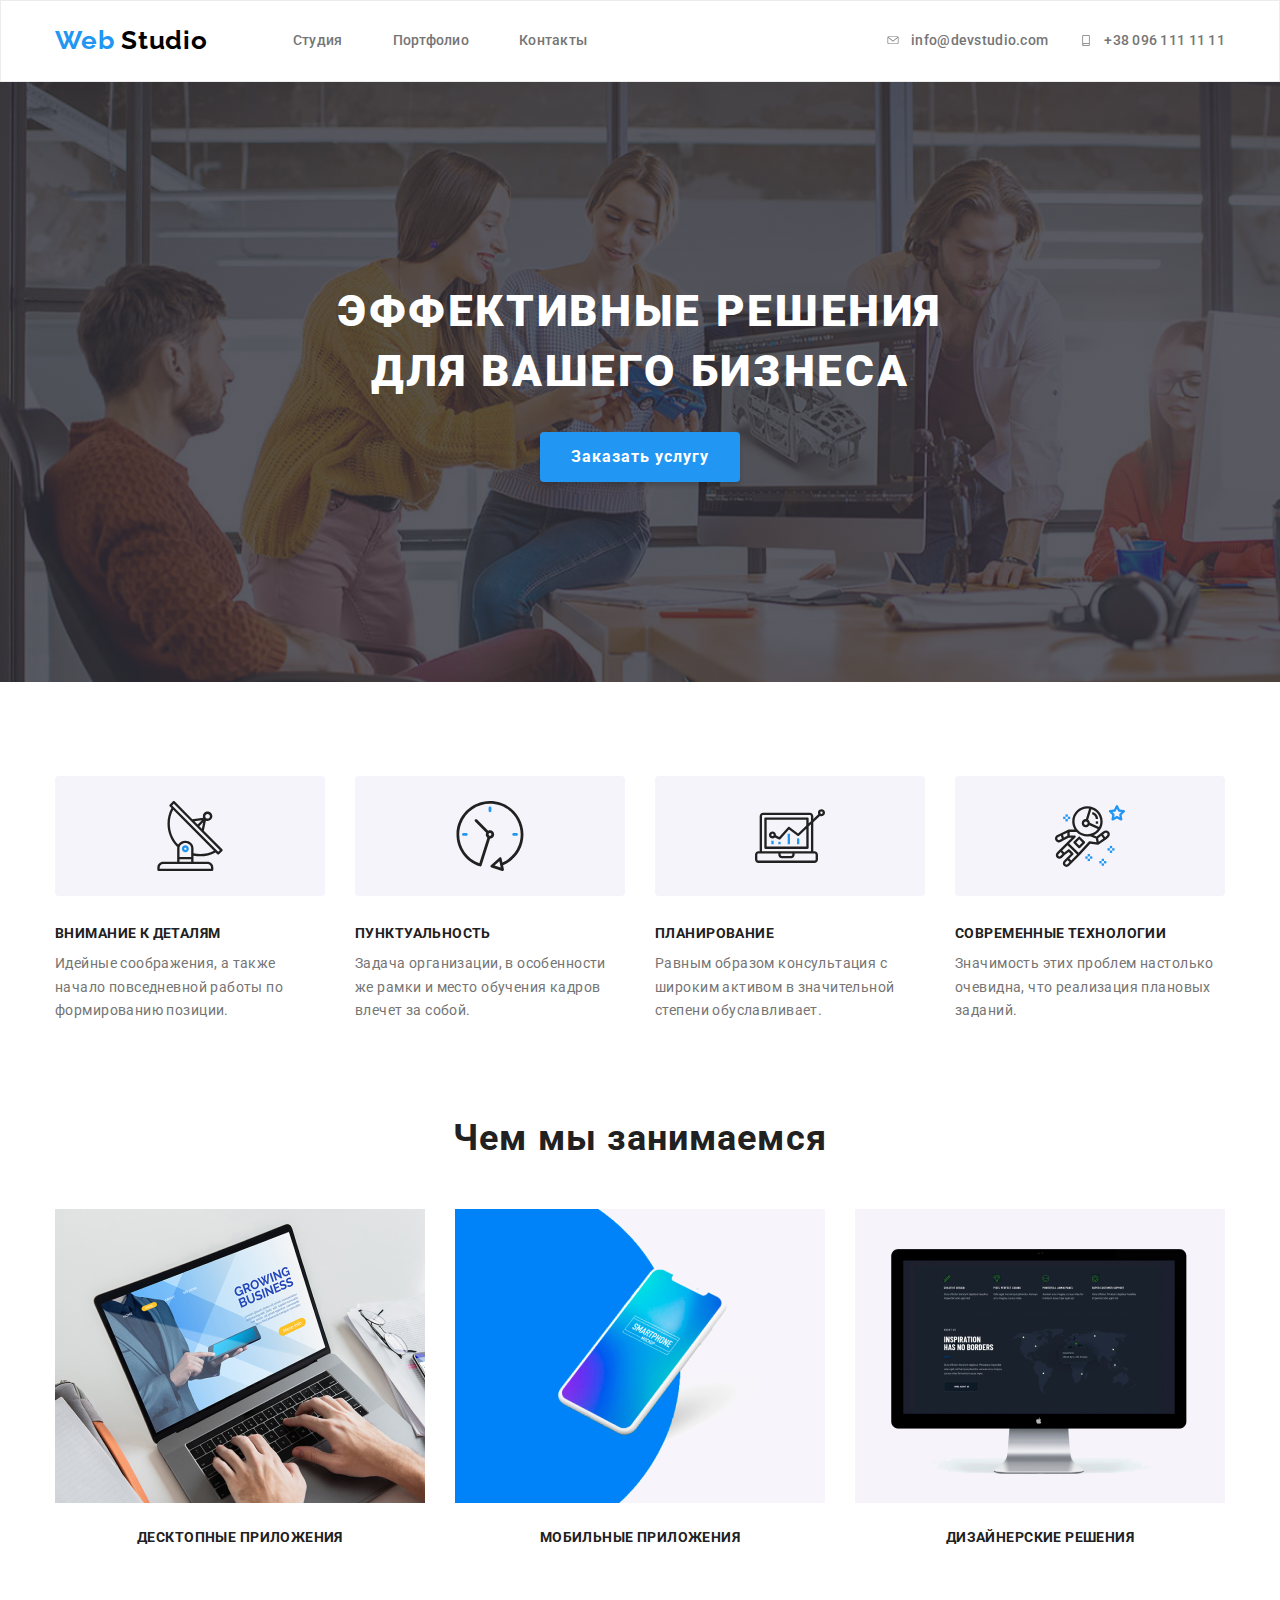
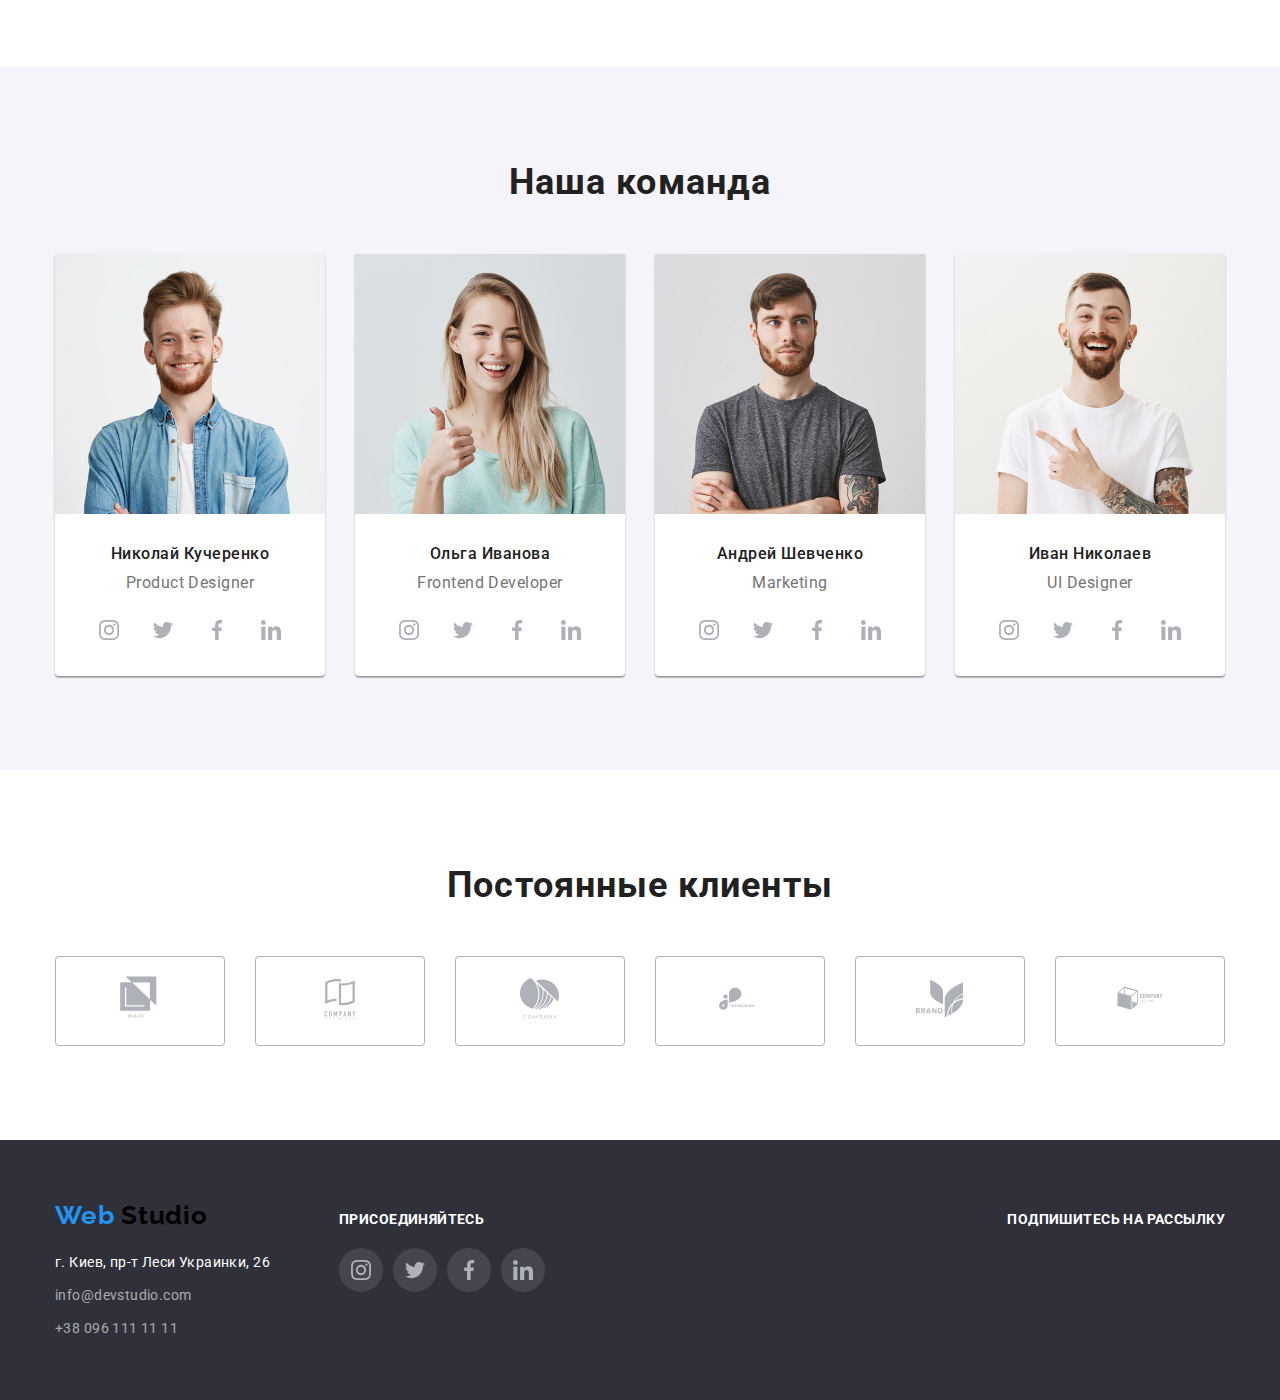
==== commit eab11617: "добавил иконки в хедер" ====
--- a/index.html
+++ b/index.html
@@ -39,6 +39,9 @@
         <address class="address">
           <ul class="address-list list">
             <li class="address-list-item">
+              <svg class="header-mail-svg">
+                <use href="./images/sprite.svg#envelope"></use>
+              </svg>
               <a
                 class="address-list-item-link link"
                 href="mailto:info@devstudio.com"
@@ -46,6 +49,9 @@
               >
             </li>
             <li class="address-list-item">
+              <svg class="header-mail-svg">
+                <use href="./images/sprite.svg#smartphone"></use>
+              </svg>
               <a class="address-list-item-link link" href="tel:+380961111111"
                 >+38 096 111 11 11</a
               >
--- a/CSS/styles.css
+++ b/CSS/styles.css
@@ -124,7 +124,9 @@
   display: flex;
   align-items: center;
 }
-
+.address-list-item {
+  display: flex;
+}
 .address-list-item:not(:last-child) {
   margin-right: 30px;
 }
@@ -133,6 +135,20 @@
 .address-list-item-link:hover,
 .address-list-item-link:focus {
   color: var(--accent-color);
+}
+.header-mail-svg {
+  display: inline-flex;
+  align-self: center;
+  margin-right: 10px;
+  width: 16px;
+  height: 11px;
+}
+.header-mail-phone {
+  display: inline-flex;
+  align-self: center;
+  margin-right: 10px;
+  width: 10px;
+  height: 15px;
 }
 
 /* HERO */
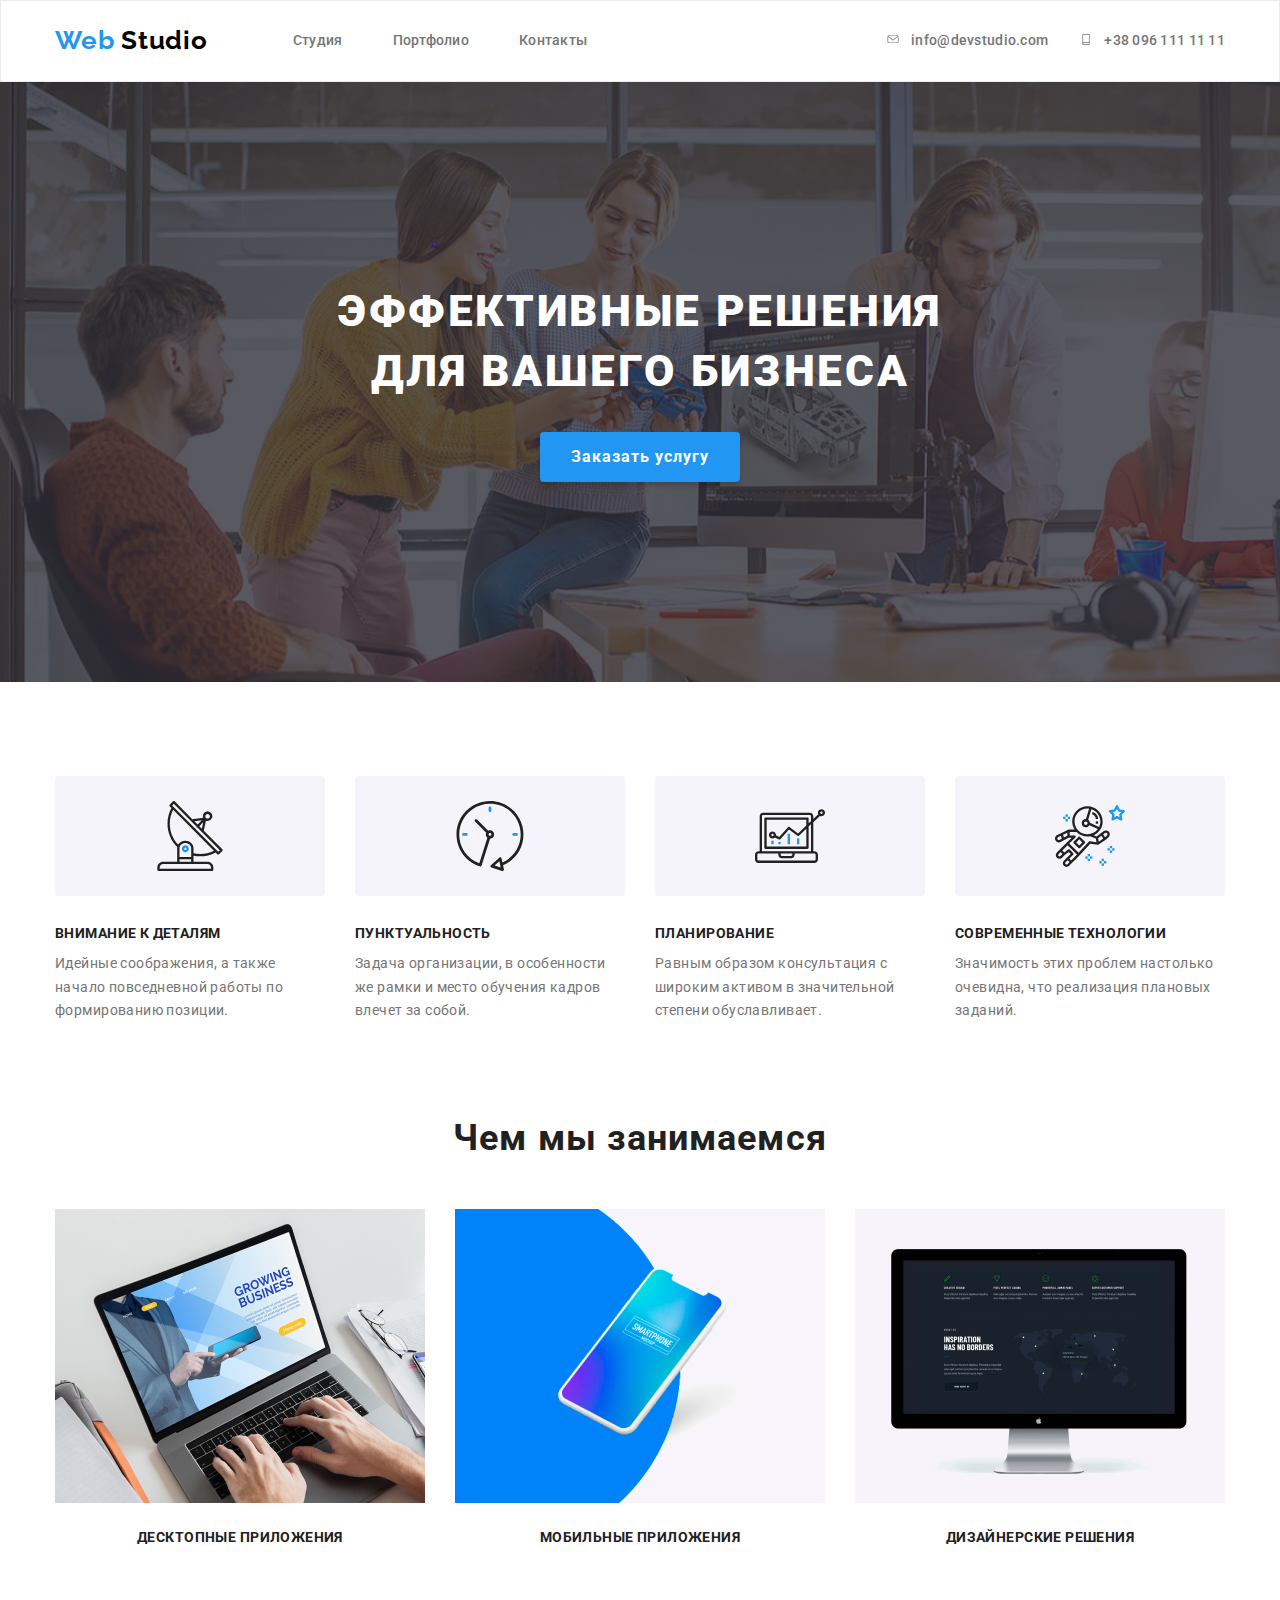
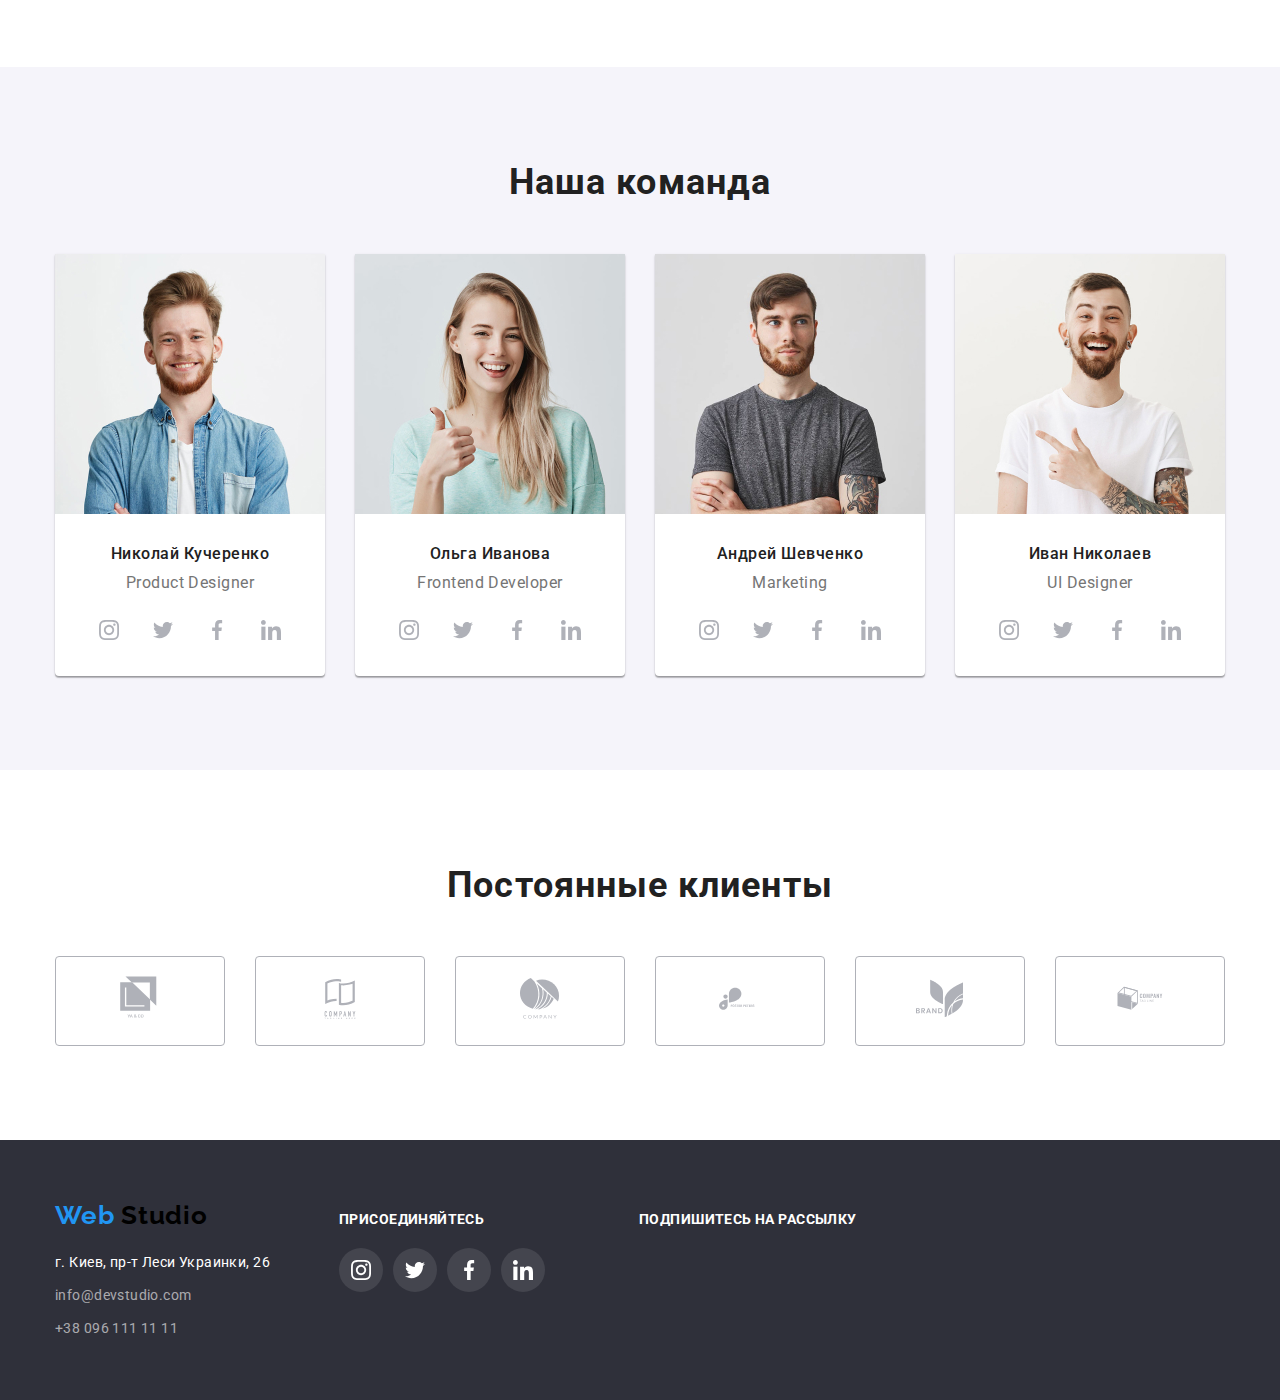
==== commit 2772b845: "добавил эффект ховер для иконок" ====
--- a/index.html
+++ b/index.html
@@ -39,20 +39,18 @@
         <address class="address">
           <ul class="address-list list">
             <li class="address-list-item">
-              <svg class="header-mail-svg">
-                <use href="./images/sprite.svg#envelope"></use>
-              </svg>
               <a
                 class="address-list-item-link link"
                 href="mailto:info@devstudio.com"
+                ><svg class="header-mail-svg">
+                  <use href="./images/sprite.svg#envelope"></use></svg
                 >info@devstudio.com</a
               >
             </li>
             <li class="address-list-item">
-              <svg class="header-mail-svg">
-                <use href="./images/sprite.svg#smartphone"></use>
-              </svg>
               <a class="address-list-item-link link" href="tel:+380961111111"
+                ><svg class="header-mail-svg">
+                  <use href="./images/sprite.svg#smartphone"></use></svg
                 >+38 096 111 11 11</a
               >
             </li>
@@ -183,7 +181,7 @@
                     class="team-social-link"
                     href=""
                     aria-label="иконка инстаграма"
-                    ><svg width="20" height="20">
+                    ><svg class="team-social-icon">
                       <use href="./images/sprite.svg#instagram"></use></svg
                   ></a>
                 </li>
@@ -192,7 +190,7 @@
                     class="team-social-link link"
                     href=""
                     aria-label="иконка твиттера"
-                    ><svg width="20" height="20">
+                    ><svg class="team-social-icon">
                       <use href="./images/sprite.svg#twitter"></use></svg
                   ></a>
                 </li>
@@ -201,16 +199,16 @@
                     class="team-social-link link"
                     href=""
                     aria-label="иконка фейсбука"
-                    ><svg width="20" height="20">
+                    ><svg class="team-social-icon">
                       <use href="./images/sprite.svg#facebook"></use></svg
                   ></a>
                 </li>
                 <li class="team-social-link-list-item">
                   <a
-                    class="team-social-link link link"
+                    class="team-social-link link"
                     href=""
                     aria-label="иконка линкедина"
-                    ><svg width="20" height="20">
+                    ><svg class="team-social-icon">
                       <use href="./images/sprite.svg#linkedin"></use></svg
                   ></a>
                 </li>
@@ -233,7 +231,7 @@
                     class="team-social-link link"
                     href=""
                     aria-label="иконка инстаграма"
-                    ><svg width="20" height="20">
+                    ><svg class="team-social-icon">
                       <use href="./images/sprite.svg#instagram"></use></svg
                   ></a>
                 </li>
@@ -242,7 +240,7 @@
                     class="team-social-link link"
                     href=""
                     aria-label="иконка твиттера"
-                    ><svg width="20" height="20">
+                    ><svg class="team-social-icon">
                       <use href="./images/sprite.svg#twitter"></use></svg
                   ></a>
                 </li>
@@ -251,7 +249,7 @@
                     class="team-social-link link"
                     href=""
                     aria-label="иконка фейсбука"
-                    ><svg width="20" height="20">
+                    ><svg class="team-social-icon">
                       <use href="./images/sprite.svg#facebook"></use></svg
                   ></a>
                 </li>
@@ -260,7 +258,7 @@
                     class="team-social-link link"
                     href=""
                     aria-label="иконка линкедина"
-                    ><svg width="20" height="20">
+                    ><svg class="team-social-icon">
                       <use href="./images/sprite.svg#linkedin"></use></svg
                   ></a>
                 </li>
@@ -281,7 +279,7 @@
                     class="team-social-link link"
                     href=""
                     aria-label="иконка инстаграма"
-                    ><svg width="20" height="20">
+                    ><svg class="team-social-icon">
                       <use href="./images/sprite.svg#instagram"></use></svg
                   ></a>
                 </li>
@@ -290,7 +288,7 @@
                     class="team-social-link link"
                     href=""
                     aria-label="иконка твиттера"
-                    ><svg width="20" height="20">
+                    ><svg class="team-social-icon">
                       <use href="./images/sprite.svg#twitter"></use></svg
                   ></a>
                 </li>
@@ -299,7 +297,7 @@
                     class="team-social-link link"
                     href=""
                     aria-label="иконка фейсбука"
-                    ><svg width="20" height="20">
+                    ><svg class="team-social-icon">
                       <use href="./images/sprite.svg#facebook"></use>
                     </svg>
                   </a>
@@ -309,7 +307,7 @@
                     class="team-social-link link"
                     href=""
                     aria-label="иконка линкедина"
-                    ><svg width="20" height="20">
+                    ><svg class="team-social-icon">
                       <use href="./images/sprite.svg#linkedin"></use></svg
                   ></a>
                 </li>
@@ -330,7 +328,7 @@
                     class="team-social-link link"
                     href=""
                     aria-label="иконка инстаграма"
-                    ><svg width="20" height="20">
+                    ><svg class="team-social-icon">
                       <use href="./images/sprite.svg#instagram"></use></svg
                   ></a>
                 </li>
@@ -339,7 +337,7 @@
                     class="team-social-link link"
                     href=""
                     aria-label="иконка твиттера"
-                    ><svg width="20" height="20">
+                    ><svg class="team-social-icon">
                       <use href="./images/sprite.svg#twitter"></use></svg
                   ></a>
                 </li>
@@ -348,7 +346,7 @@
                     class="team-social-link link"
                     href=""
                     aria-label="иконка фейсбука"
-                    ><svg width="20" height="20">
+                    ><svg class="team-social-icon">
                       <use href="./images/sprite.svg#facebook"></use>
                     </svg>
                   </a>
@@ -358,7 +356,7 @@
                     class="team-social-link link"
                     href=""
                     aria-label="иконка линкедина"
-                    ><svg width="20" height="20">
+                    ><svg class="team-social-icon">
                       <use href="./images/sprite.svg#linkedin"></use></svg
                   ></a>
                 </li>
@@ -374,37 +372,37 @@
           <ul class="clients-list list">
             <li class="clients-list-item">
               <a href=""
-                ><svg width="44" height="49">
+                ><svg class="clients-icon" width="44" height="49">
                   <use href="./images/sprite.svg#client1"></use></svg
               ></a>
             </li>
             <li class="clients-list-item">
               <a href=""
-                ><svg width="40" height="52">
+                ><svg class="clients-icon" width="40" height="52">
                   <use href="./images/sprite.svg#client2"></use></svg
               ></a>
             </li>
             <li class="clients-list-item">
               <a href=""
-                ><svg width="41" height="43">
+                ><svg class="clients-icon" width="41" height="43">
                   <use href="./images/sprite.svg#client3"></use></svg
               ></a>
             </li>
             <li class="clients-list-item">
               <a href=""
-                ><svg width="80" height="42">
+                ><svg class="clients-icon" width="80" height="42">
                   <use href="./images/sprite.svg#client4"></use></svg
               ></a>
             </li>
             <li class="clients-list-item">
               <a href=""
-                ><svg width="59" height="47">
+                ><svg class="clients-icon" width="59" height="47">
                   <use href="./images/sprite.svg#client5"></use></svg
               ></a>
             </li>
             <li class="clients-list-item">
               <a href=""
-                ><svg width="88" height="45">
+                ><svg class="clients-icon" width="88" height="45">
                   <use href="./images/sprite.svg#client6"></use></svg
               ></a>
             </li>
@@ -456,7 +454,7 @@
                 class="footer-social-link-list-link"
                 href=""
                 aria-label="иконка инстаграма"
-                ><svg width="20" height="20">
+                ><svg class="footer-social-icon">
                   <use href="./images/sprite.svg#instagram"></use></svg
               ></a>
             </li>
@@ -465,7 +463,7 @@
                 class="footer-social-link-list-link"
                 href=""
                 aria-label="иконка твиттера"
-                ><svg width="20" height="20">
+                ><svg class="footer-social-icon">
                   <use href="./images/sprite.svg#twitter"></use></svg
               ></a>
             </li>
@@ -474,7 +472,7 @@
                 class="footer-social-link-list-link"
                 href=""
                 aria-label="иконка фейсбука"
-                ><svg width="20" height="20">
+                ><svg class="footer-social-icon">
                   <use href="./images/sprite.svg#facebook"></use></svg
               ></a>
             </li>
@@ -483,7 +481,7 @@
                 class="footer-social-link-list-link"
                 href=""
                 aria-label="иконка линкедина"
-                ><svg width="20" height="20">
+                ><svg class="footer-social-icon">
                   <use href="./images/sprite.svg#linkedin"></use></svg
               ></a>
             </li>
--- a/CSS/styles.css
+++ b/CSS/styles.css
@@ -142,6 +142,7 @@
   margin-right: 10px;
   width: 16px;
   height: 11px;
+  fill: var(--main-text-color);
 }
 .header-mail-phone {
   display: inline-flex;
@@ -149,6 +150,10 @@
   margin-right: 10px;
   width: 10px;
   height: 15px;
+  fill: var(--main-text-color);
+}
+.address-list-item-link:hover .header-mail-svg {
+  fill: var(--accent-color);
 }
 
 /* HERO */
@@ -352,6 +357,18 @@
 .team-social-link-list-item:not(:last-child) {
   margin-right: 10px;
 }
+
+.team-social-icon {
+  width: 20px;
+  height: 20px;
+  fill: #afb1b8;
+}
+.team-social-link:hover {
+  background-color: var(--accent-color);
+}
+.team-social-link:hover .team-social-icon {
+  fill: #ffffff;
+}
 /* ПОСТОЯННЫЕ КЛИЕНТЫ */
 .clients .container {
   padding-top: 94px;
@@ -377,6 +394,13 @@
 .clients-list-item:hover,
 .clients-list-item:focus {
   border: 1px solid #2196f3;
+}
+
+.clients-icon {
+  fill: #afb1b8;
+}
+.clients-list-item:hover .clients-icon {
+  fill: var(--accent-color);
 }
 
 /* ПОДВАЛ САЙТА */
@@ -443,8 +467,16 @@
 .footer-social-link-list-item:not(:last-child) {
   margin-right: 10px;
 }
+.footer-social-icon {
+  width: 20px;
+  height: 20px;
+  fill: #ffffff;
+}
+.footer-social-link-list-link:hover {
+  background-color: var(--accent-color);
+}
 .footer-subscribe {
-  margin-left: auto;
+  margin-left: 94px;
 }
 
 /* ПОРТФОЛИО */
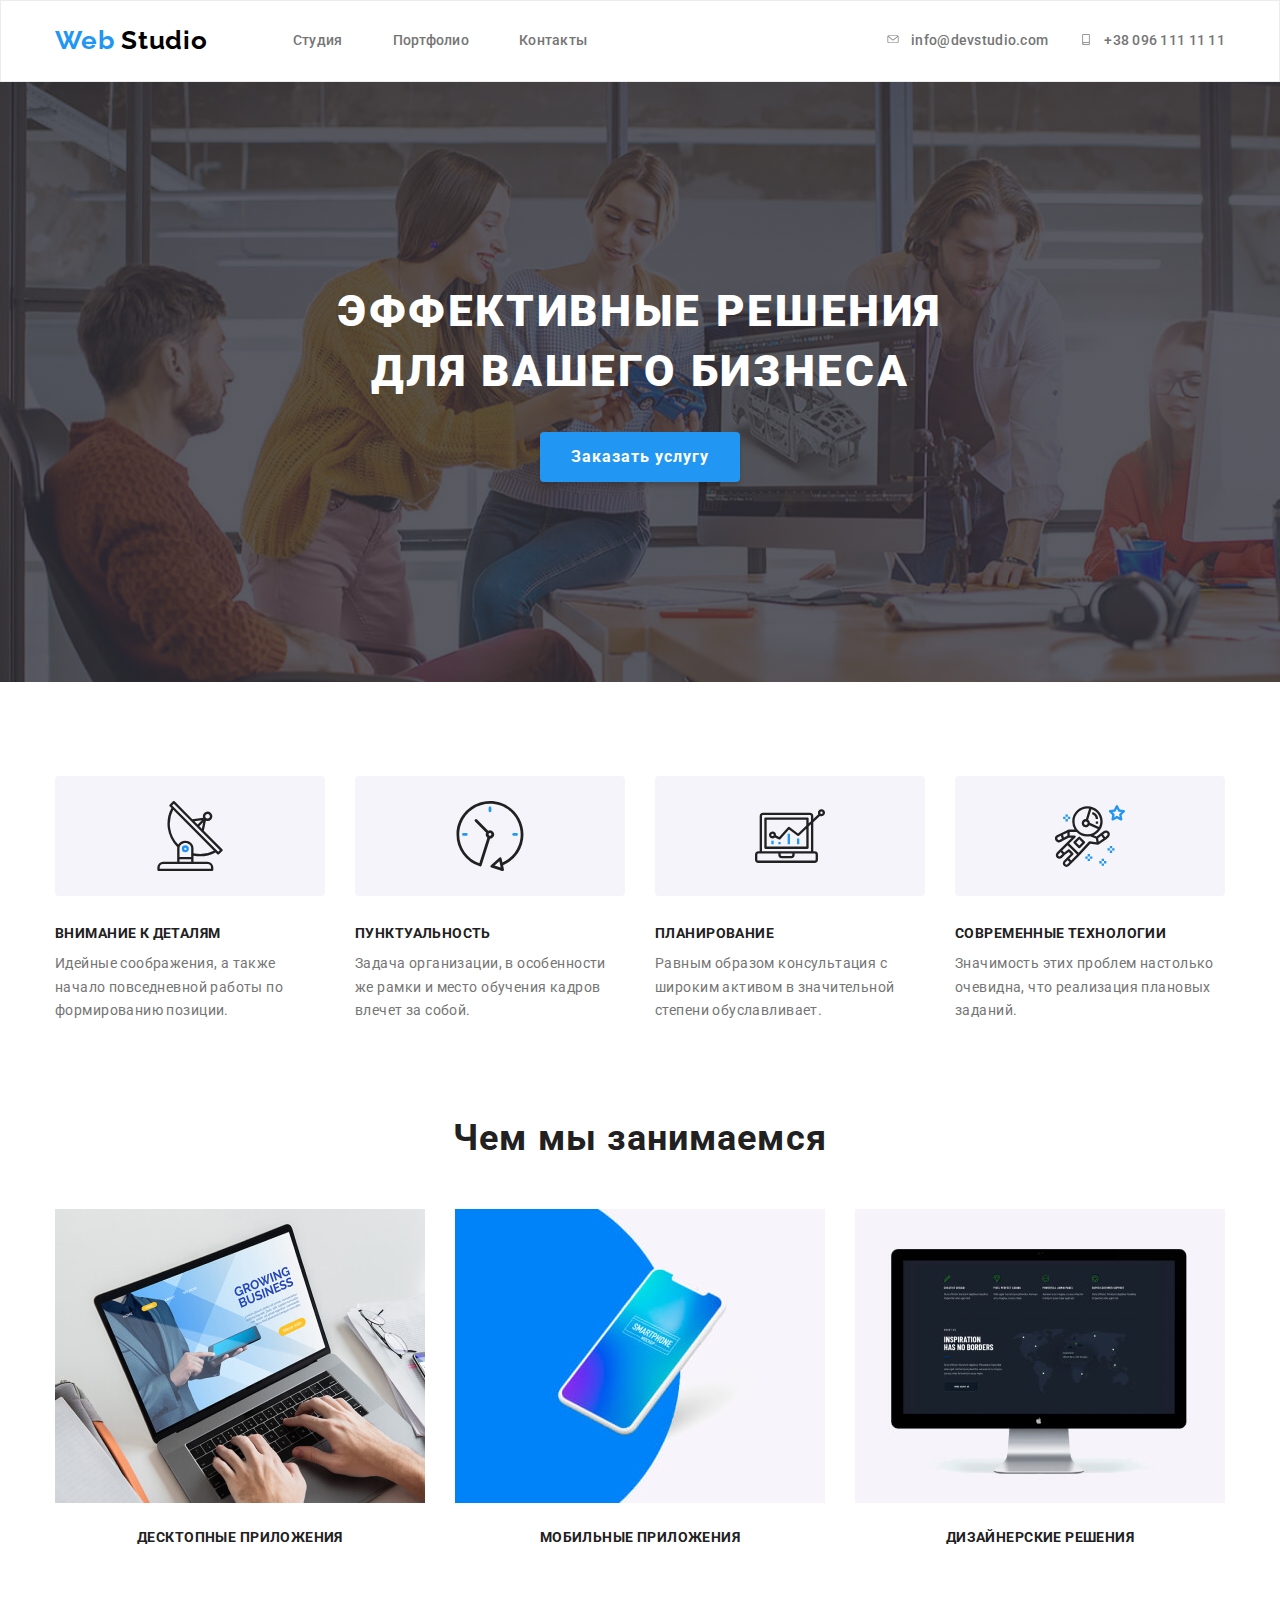
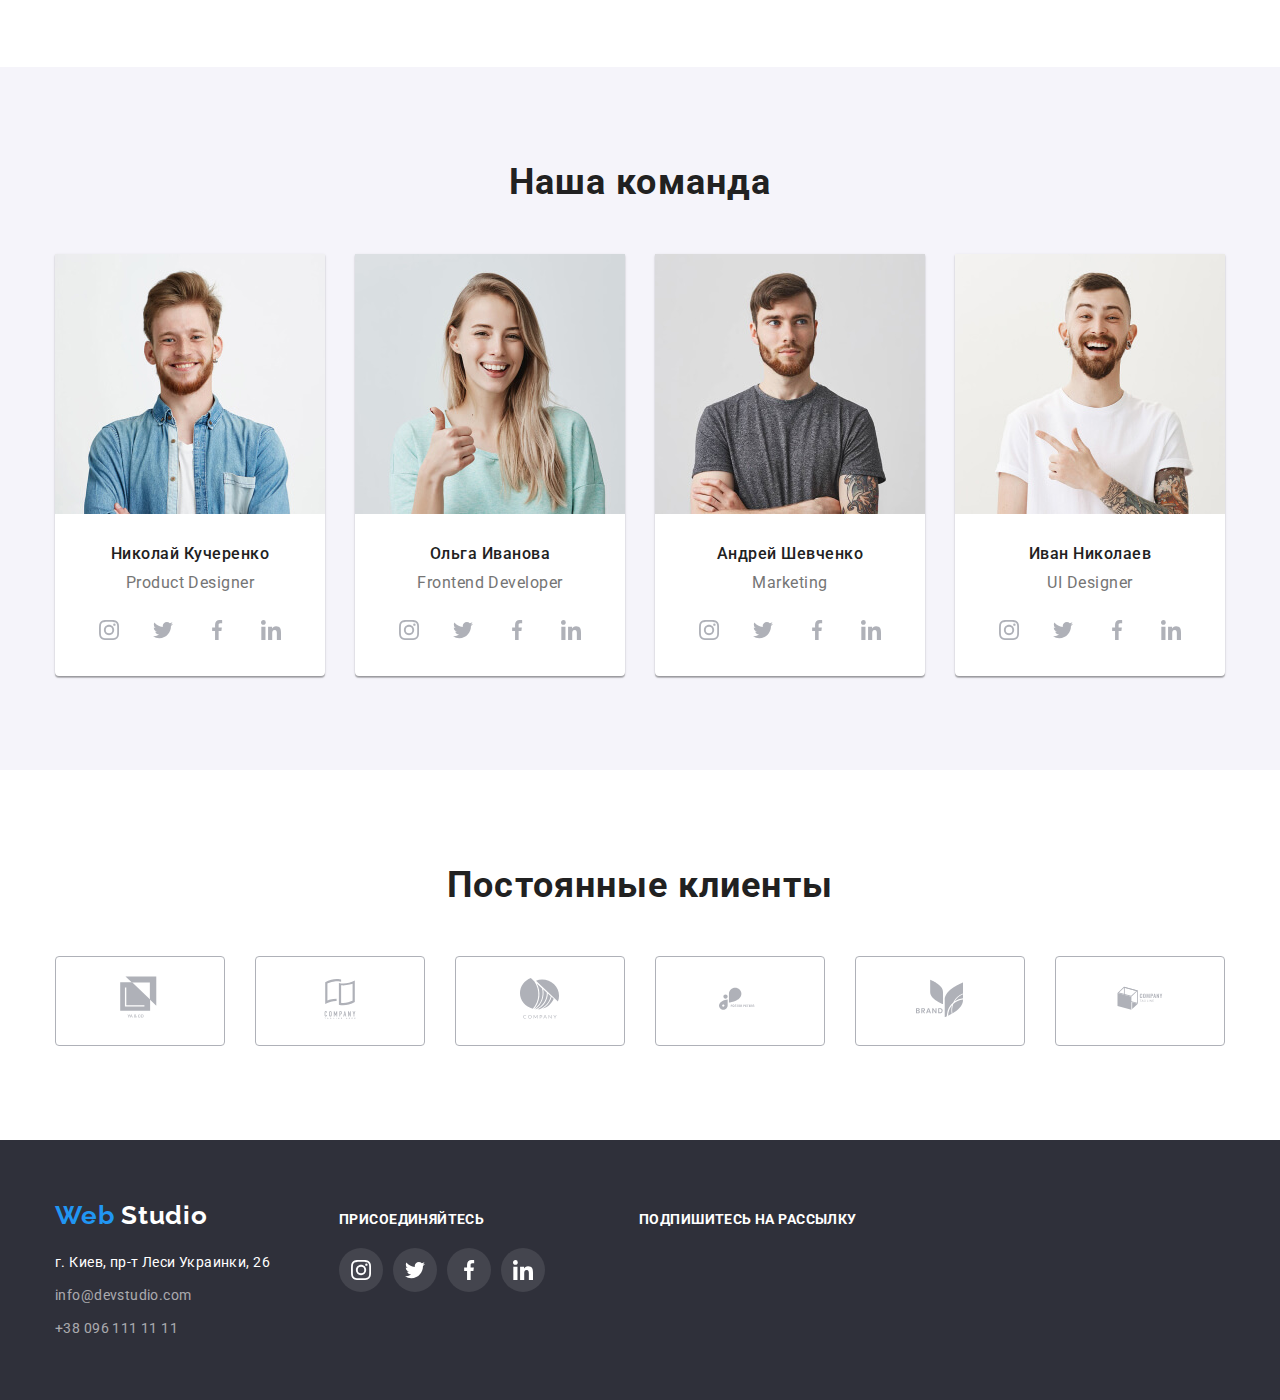
==== commit 37fb3b43: "сделал цвет лого в футере по макету" ====
--- a/index.html
+++ b/index.html
@@ -415,7 +415,8 @@
       <div class="container">
         <div class="footer-left">
           <a class="logo link" lang="en" href="./index.html"
-            ><span class="logo-element">Web</span> Studio</a
+            ><span class="logo-element">Web</span>
+            <span class="footer-studio">Studio</span></a
           >
 
           <ul class="contact-list list">
--- a/CSS/styles.css
+++ b/CSS/styles.css
@@ -18,6 +18,7 @@
   --footer-link-color: rgba(255, 255, 255, 0.6);
   --accent-color: #2196f3;
   --main-logo-color: #000000;
+  --footer-logo-color: #ffffff;
   --element-logo-color: #2196f3;
 }
 
@@ -68,6 +69,7 @@
 }
 
 /* ШАПКА САЙТА */
+
 .header {
   border: 1px solid #ececec;
 }
@@ -124,18 +126,22 @@
   display: flex;
   align-items: center;
 }
+
 .address-list-item {
   display: flex;
 }
+
 .address-list-item:not(:last-child) {
   margin-right: 30px;
 }
+
 .navigation-list-link:hover,
 .navigation-list-link:focus,
 .address-list-item-link:hover,
 .address-list-item-link:focus {
   color: var(--accent-color);
 }
+
 .header-mail-svg {
   display: inline-flex;
   align-self: center;
@@ -144,6 +150,7 @@
   height: 11px;
   fill: var(--main-text-color);
 }
+
 .header-mail-phone {
   display: inline-flex;
   align-self: center;
@@ -152,7 +159,11 @@
   height: 15px;
   fill: var(--main-text-color);
 }
+
 .address-list-item-link:hover .header-mail-svg {
+  fill: var(--accent-color);
+}
+.address-list-item-link:focus .header-mail-svg {
   fill: var(--accent-color);
 }
 
@@ -211,10 +222,12 @@
 }
 
 /* ПОЧЕМУ МЫ */
+
 .why-are-we .container {
   padding-top: 94px;
   padding-bottom: 94px;
 }
+
 .why-are-we-list {
   display: flex;
   justify-content: center;
@@ -263,6 +276,7 @@
 .what-we-do .container {
   padding-bottom: 94px;
 }
+
 .title {
   margin-bottom: 50px;
   font-weight: 700;
@@ -272,6 +286,7 @@
   letter-spacing: 0.03em;
   color: var(--title-color);
 }
+
 .what-we-do-subtitle {
   padding-top: 27px;
   padding-bottom: 27px;
@@ -286,21 +301,26 @@
   text-align: center;
   /* color: #ffffff; */
 }
+
 .what-we-do-list {
   display: flex;
 }
+
 .what-we-do-list-item {
   width: calc((100% - 60px) / 3);
 }
+
 .what-we-do-list-item:not(:last-child) {
   margin-right: 30px;
 }
 
 /* НАША КОМАНДА */
+
 .team .container {
   padding-top: 94px;
   padding-bottom: 94px;
 }
+
 .team {
   background-color: var(--section-background-color);
 }
@@ -341,11 +361,13 @@
   letter-spacing: 0.03em;
   color: var(--main-text-color);
 }
+
 .team-social-links-list {
   display: flex;
   justify-content: center;
   padding-bottom: 24px;
 }
+
 .team-social-link {
   display: flex;
   justify-content: center;
@@ -354,6 +376,7 @@
   height: 44px;
   border-radius: 50%;
 }
+
 .team-social-link-list-item:not(:last-child) {
   margin-right: 10px;
 }
@@ -363,13 +386,17 @@
   height: 20px;
   fill: #afb1b8;
 }
+
 .team-social-link:hover {
   background-color: var(--accent-color);
 }
+
 .team-social-link:hover .team-social-icon {
   fill: #ffffff;
 }
+
 /* ПОСТОЯННЫЕ КЛИЕНТЫ */
+
 .clients .container {
   padding-top: 94px;
   padding-bottom: 94px;
@@ -378,6 +405,7 @@
 .clients-list {
   display: flex;
 }
+
 .clients-list-item {
   display: flex;
   justify-content: center;
@@ -388,9 +416,11 @@
   box-sizing: border-box;
   border-radius: 4px;
 }
+
 .clients-list-item:not(:last-child) {
   margin-right: 30px;
 }
+
 .clients-list-item:hover,
 .clients-list-item:focus {
   border: 1px solid #2196f3;
@@ -399,6 +429,7 @@
 .clients-icon {
   fill: #afb1b8;
 }
+
 .clients-list-item:hover .clients-icon {
   fill: var(--accent-color);
 }
@@ -418,6 +449,10 @@
 
 .footer-left {
   margin-right: 69px;
+}
+
+.footer-studio {
+  color: var(--footer-logo-color);
 }
 
 .contact-list {
@@ -442,6 +477,7 @@
 .footer-location {
   color: #ffffff;
 }
+
 .join-us {
   margin-bottom: 20px;
   font-weight: 700;
@@ -455,6 +491,7 @@
 .footer-social-link-list {
   display: flex;
 }
+
 .footer-social-link-list-link {
   display: flex;
   justify-content: center;
@@ -464,17 +501,21 @@
   border-radius: 50%;
   background-color: rgba(255, 255, 255, 0.1);
 }
+
 .footer-social-link-list-item:not(:last-child) {
   margin-right: 10px;
 }
+
 .footer-social-icon {
   width: 20px;
   height: 20px;
   fill: #ffffff;
 }
+
 .footer-social-link-list-link:hover {
   background-color: var(--accent-color);
 }
+
 .footer-subscribe {
   margin-left: 94px;
 }
@@ -494,6 +535,7 @@
 .portfolio-filter-list-item {
   margin-right: 8px;
 }
+
 .portfolio-filter-list-item:last-child {
   margin-right: 0px;
 }
@@ -530,6 +572,7 @@
   flex-wrap: wrap;
   margin-top: 34px;
 }
+
 .portfolio-list-item {
   width: calc((100% - 60px) / 3);
   margin-right: 30px;
@@ -539,12 +582,15 @@
   border: 1px solid #eeeeee;
   box-sizing: border-box;
 }
+
 .portfolio-list-item:nth-child(3n) {
   margin-right: 0px;
 }
+
 .portfolio-list-item:nth-last-child(-n + 3) {
   margin-bottom: 0px;
 }
+
 .portfolio-list-item-name {
   margin-top: 20px;
   margin-left: 24px;
@@ -554,6 +600,7 @@
   letter-spacing: 0.06em;
   color: var(--title-color);
 }
+
 .portfolio-list-item-desc {
   margin-top: 4px;
   margin-bottom: 20px;
@@ -564,3 +611,8 @@
   letter-spacing: 0.03em;
   color: var(--main-text-color);
 }
+
+.portfolio-list-item:hover {
+  box-shadow: 1px 4px 6px rgba(0, 0, 0, 0.16), 0px 4px 4px rgba(0, 0, 0, 0.06),
+    0px 1px 1px rgba(0, 0, 0, 0.12);
+}
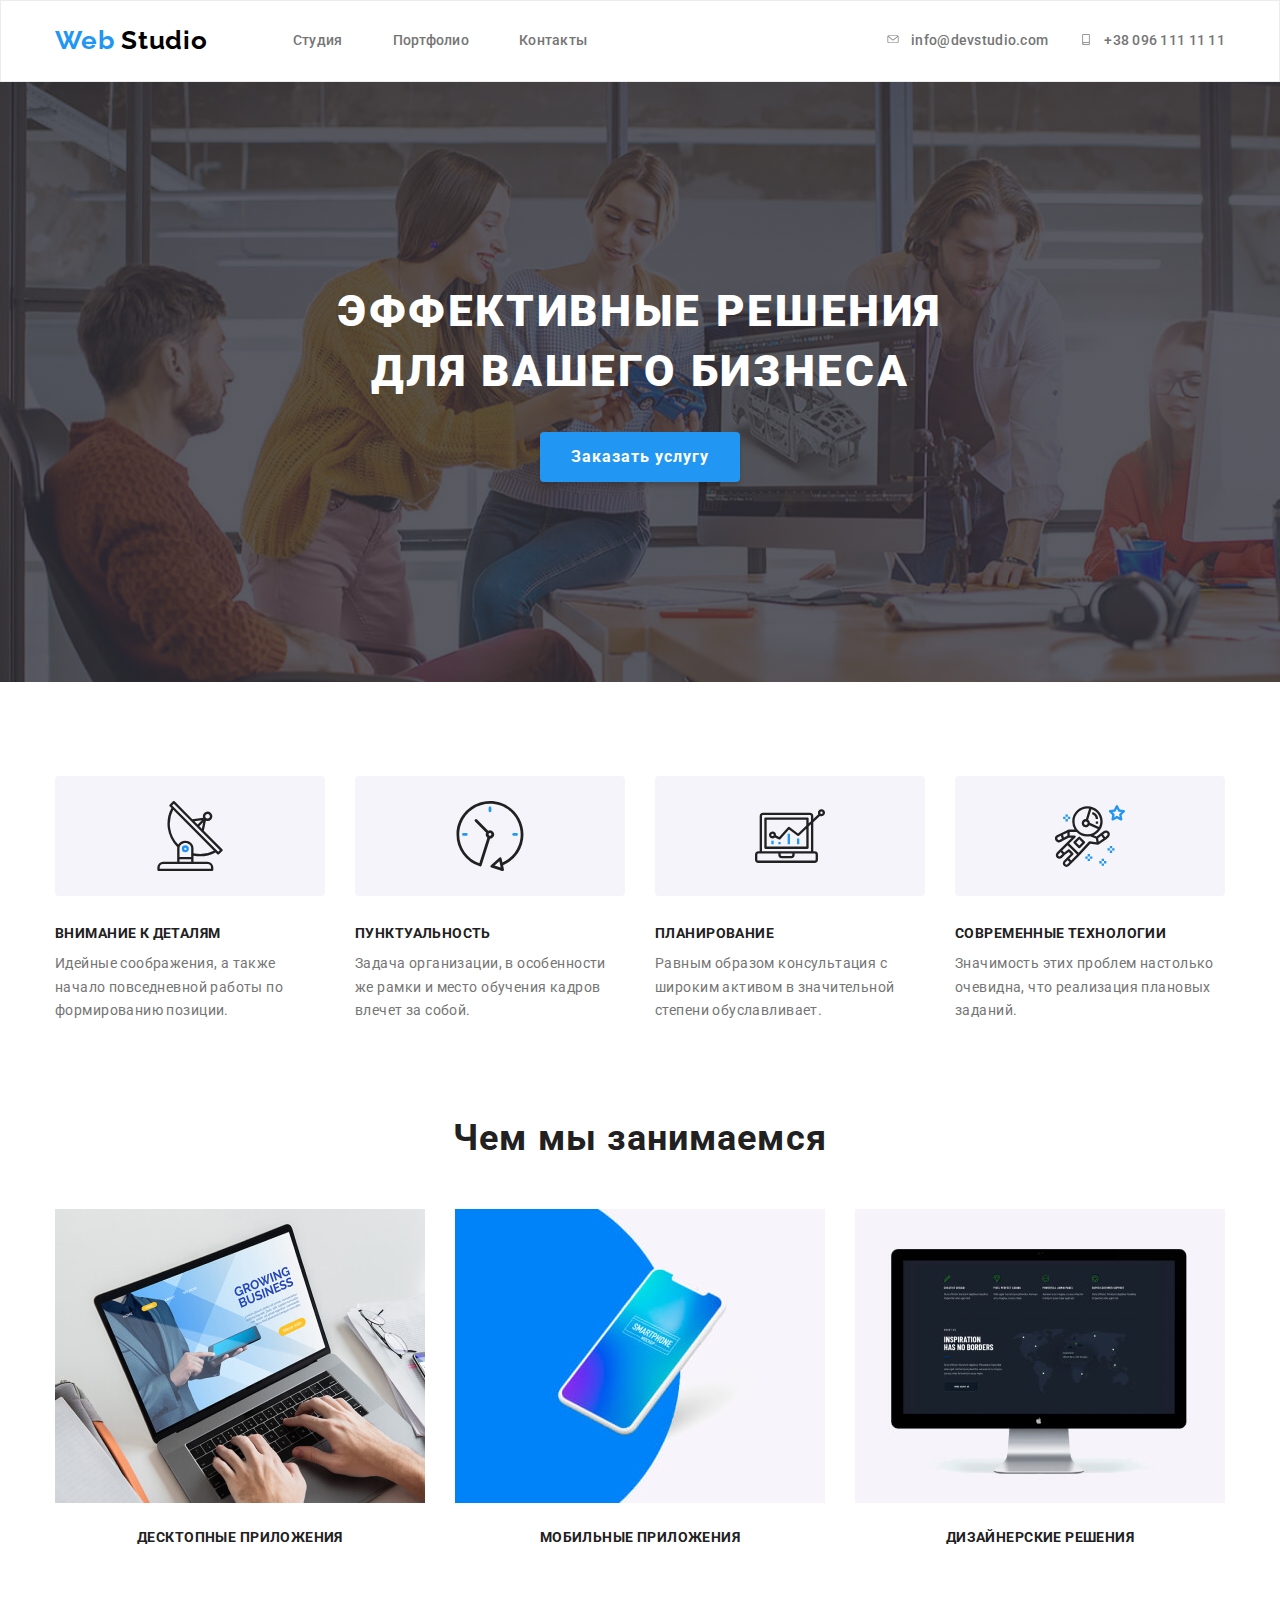
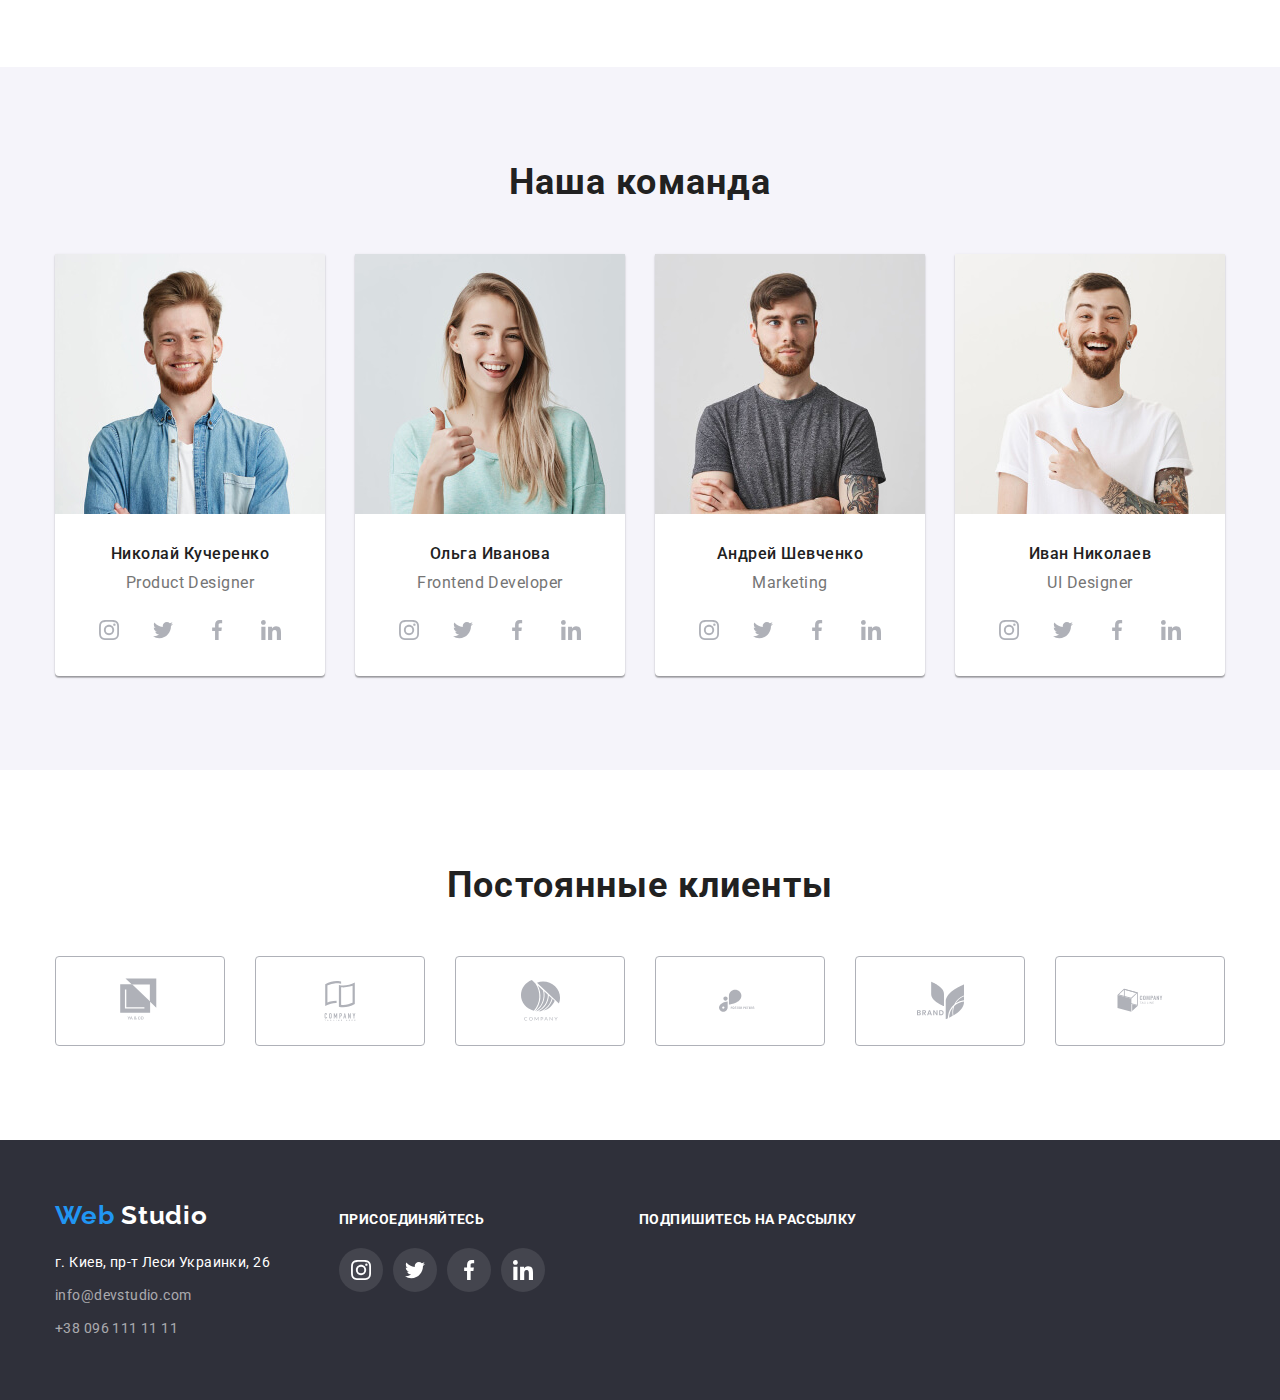
==== commit 6b834d75: "поправил секцию "клиенты"" ====
--- a/index.html
+++ b/index.html
@@ -371,37 +371,37 @@
           <h2 class="title">Постоянные клиенты</h2>
           <ul class="clients-list list">
             <li class="clients-list-item">
-              <a href=""
+              <a class="clients-list-item-link link" href=""
                 ><svg class="clients-icon" width="44" height="49">
                   <use href="./images/sprite.svg#client1"></use></svg
               ></a>
             </li>
             <li class="clients-list-item">
-              <a href=""
+              <a class="clients-list-item-link link" href=""
                 ><svg class="clients-icon" width="40" height="52">
                   <use href="./images/sprite.svg#client2"></use></svg
               ></a>
             </li>
             <li class="clients-list-item">
-              <a href=""
+              <a class="clients-list-item-link link" href=""
                 ><svg class="clients-icon" width="41" height="43">
                   <use href="./images/sprite.svg#client3"></use></svg
               ></a>
             </li>
             <li class="clients-list-item">
-              <a href=""
+              <a class="clients-list-item-link link" href=""
                 ><svg class="clients-icon" width="80" height="42">
                   <use href="./images/sprite.svg#client4"></use></svg
               ></a>
             </li>
             <li class="clients-list-item">
-              <a href=""
+              <a class="clients-list-item-link link" href=""
                 ><svg class="clients-icon" width="59" height="47">
                   <use href="./images/sprite.svg#client5"></use></svg
               ></a>
             </li>
             <li class="clients-list-item">
-              <a href=""
+              <a class="clients-list-item-link link" href=""
                 ><svg class="clients-icon" width="88" height="45">
                   <use href="./images/sprite.svg#client6"></use></svg
               ></a>
--- a/CSS/styles.css
+++ b/CSS/styles.css
@@ -410,27 +410,34 @@
   display: flex;
   justify-content: center;
   align-items: center;
-  width: calc((100% - 150px) / 6);
+}
+
+.clients-list-item:not(:last-child) {
+  margin-right: 30px;
+}
+
+.clients-list-item-link:hover,
+.clients-list-item-link:focus {
+  border: 1px solid #2196f3;
+  border-radius: 4px;
+}
+
+.clients-list-item-link {
+  display: flex;
+  justify-content: center;
+  align-items: center;
+  width: 170px;
   height: 90px;
   border: 1px solid #afb1b8;
   box-sizing: border-box;
   border-radius: 4px;
 }
 
-.clients-list-item:not(:last-child) {
-  margin-right: 30px;
-}
-
-.clients-list-item:hover,
-.clients-list-item:focus {
-  border: 1px solid #2196f3;
-}
-
 .clients-icon {
   fill: #afb1b8;
 }
 
-.clients-list-item:hover .clients-icon {
+.clients-list-item-link:hover .clients-icon {
   fill: var(--accent-color);
 }
 
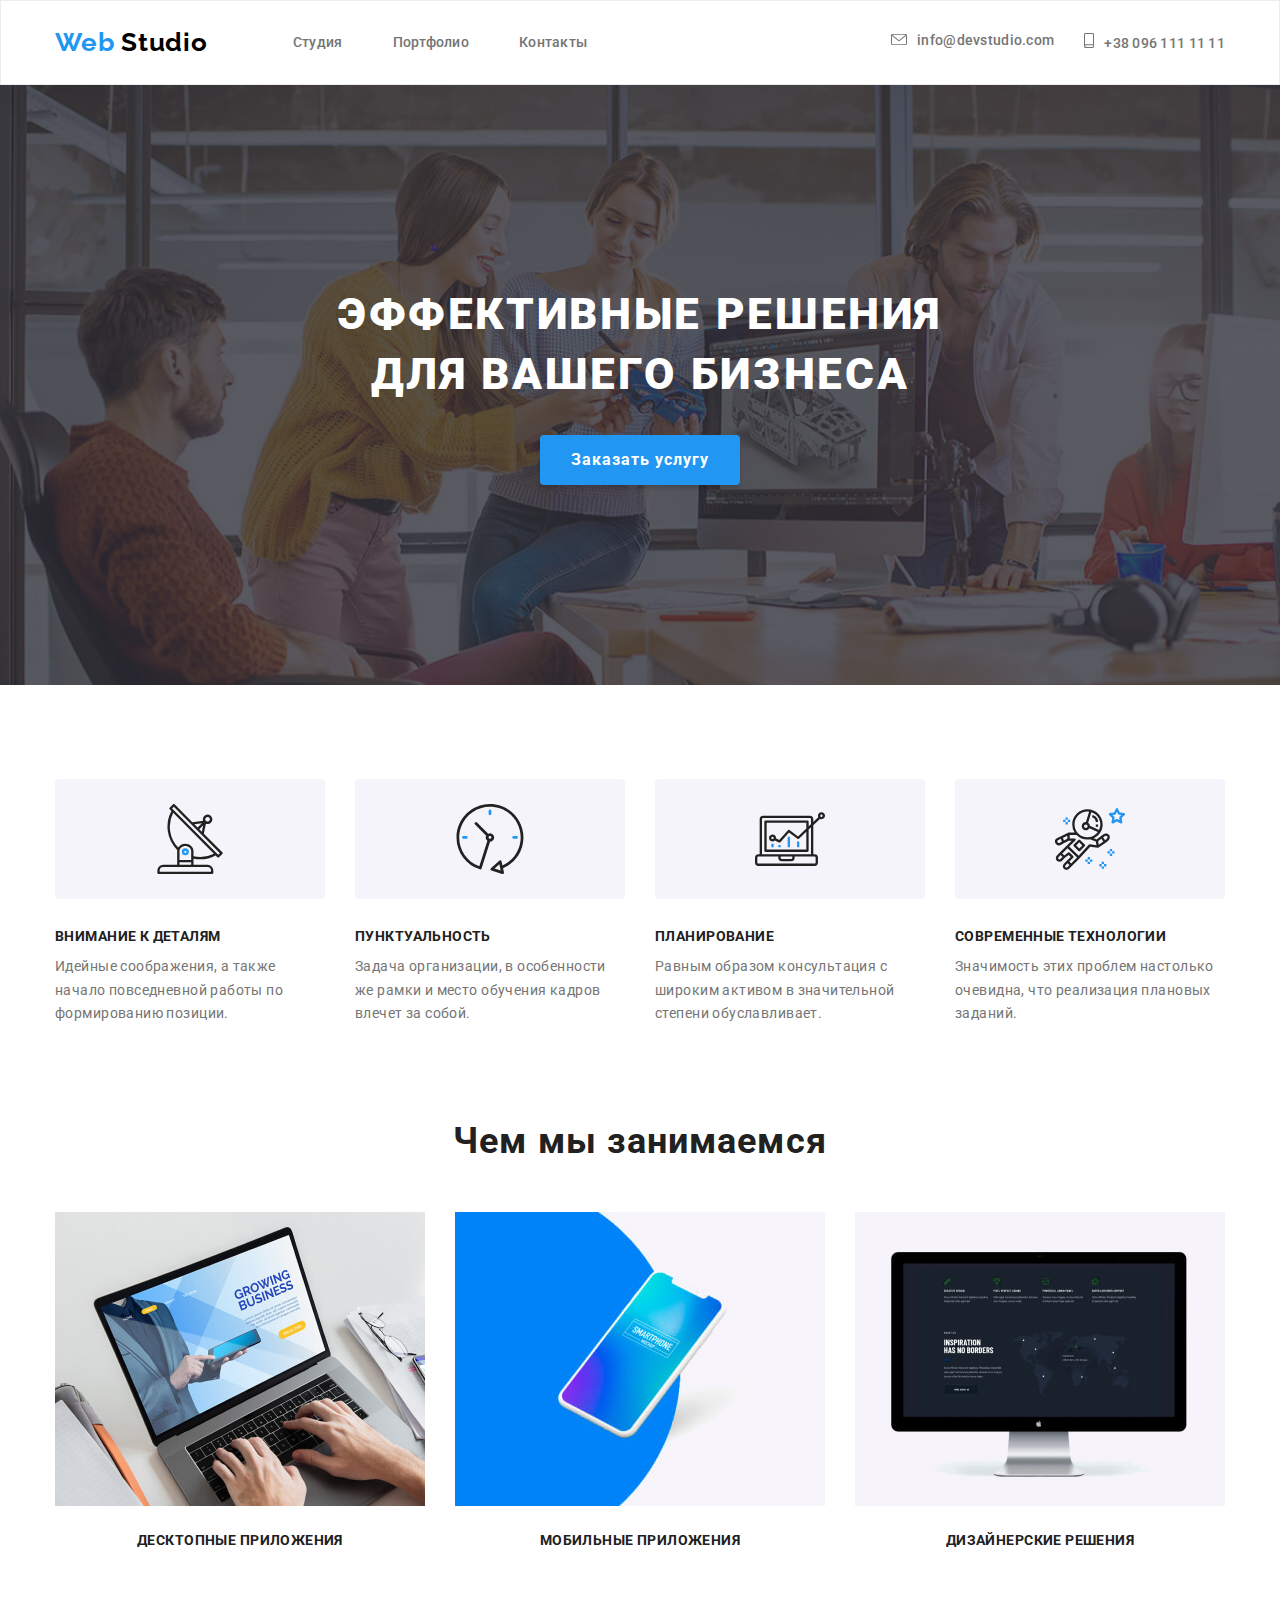
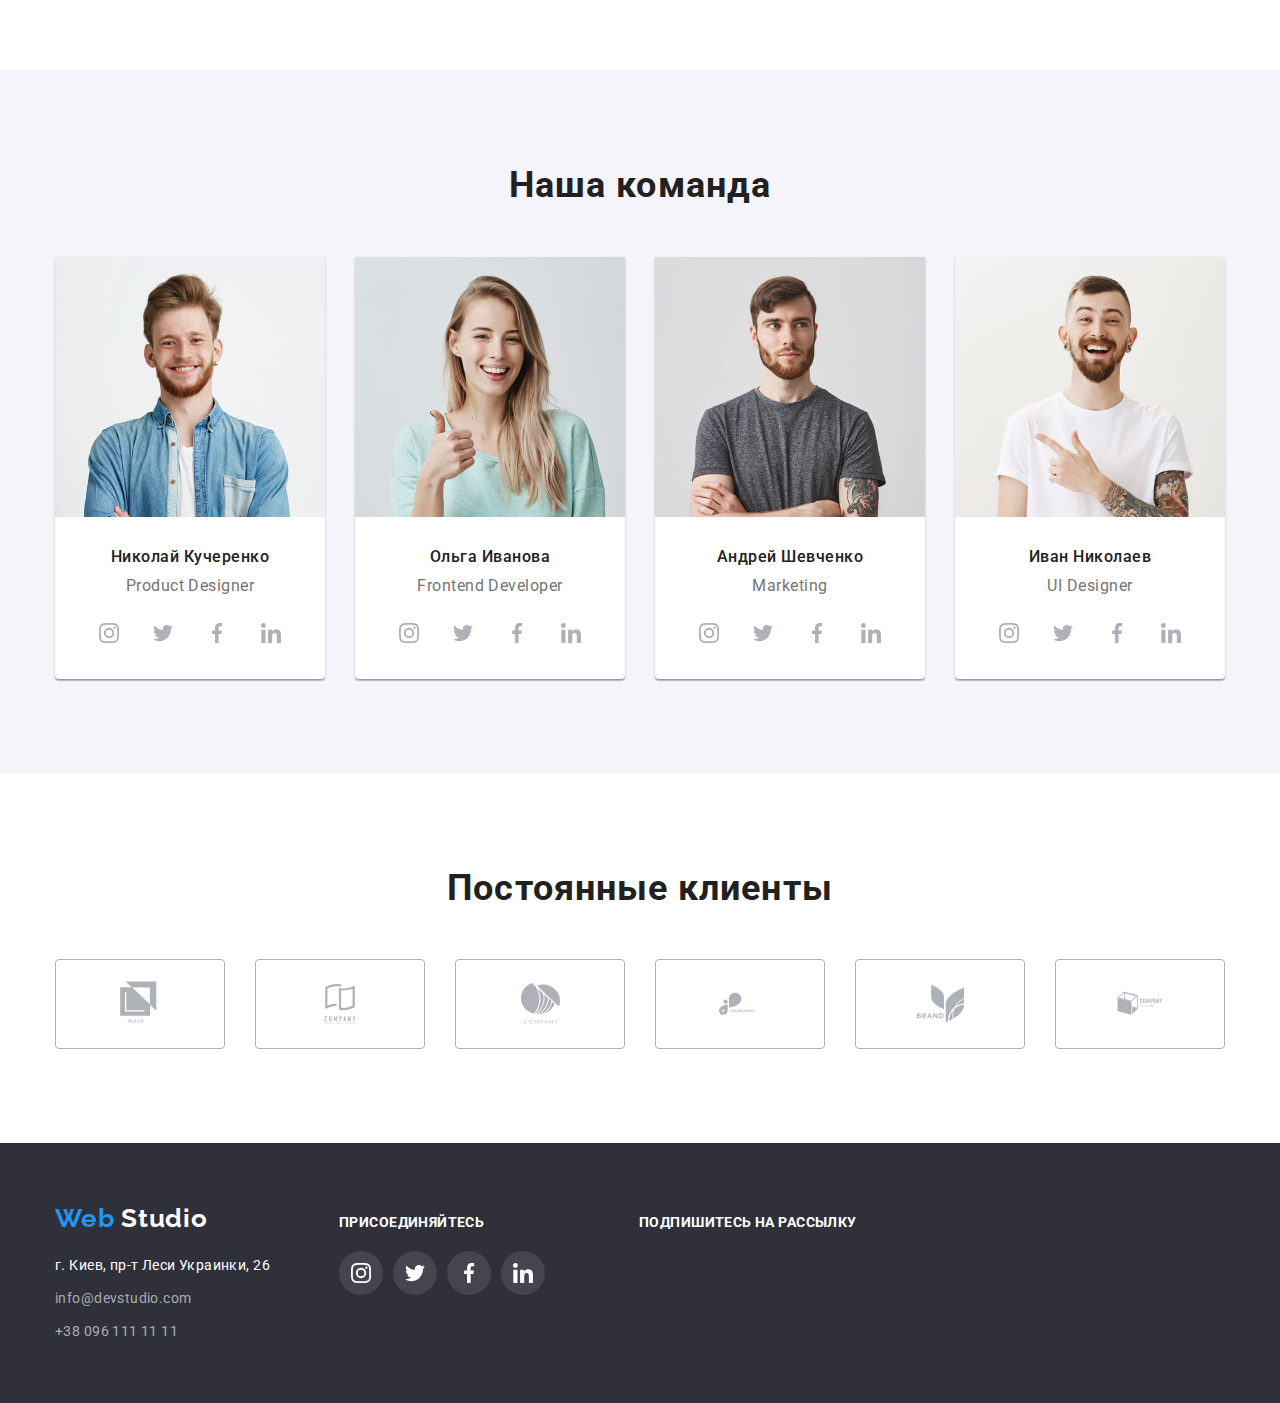
==== commit 7ec3ef7f: "изменил размеры иконок в хедере" ====
--- a/index.html
+++ b/index.html
@@ -42,14 +42,14 @@
               <a
                 class="address-list-item-link link"
                 href="mailto:info@devstudio.com"
-                ><svg class="header-mail-svg">
+                ><svg class="header-mail-svg" width="16" height="11">
                   <use href="./images/sprite.svg#envelope"></use></svg
                 >info@devstudio.com</a
               >
             </li>
             <li class="address-list-item">
               <a class="address-list-item-link link" href="tel:+380961111111"
-                ><svg class="header-mail-svg">
+                ><svg class="header-phone-svg" width="10" height="15">
                   <use href="./images/sprite.svg#smartphone"></use></svg
                 >+38 096 111 11 11</a
               >
--- a/CSS/styles.css
+++ b/CSS/styles.css
@@ -124,11 +124,6 @@
 
 .address-list {
   display: flex;
-  align-items: center;
-}
-
-.address-list-item {
-  display: flex;
 }
 
 .address-list-item:not(:last-child) {
@@ -143,20 +138,12 @@
 }
 
 .header-mail-svg {
-  display: inline-flex;
-  align-self: center;
   margin-right: 10px;
-  width: 16px;
-  height: 11px;
   fill: var(--main-text-color);
 }
 
-.header-mail-phone {
-  display: inline-flex;
-  align-self: center;
+.header-phone-svg {
   margin-right: 10px;
-  width: 10px;
-  height: 15px;
   fill: var(--main-text-color);
 }
 
@@ -164,6 +151,13 @@
   fill: var(--accent-color);
 }
 .address-list-item-link:focus .header-mail-svg {
+  fill: var(--accent-color);
+}
+
+.address-list-item-link:hover .header-phone-svg {
+  fill: var(--accent-color);
+}
+.address-list-item-link:focus .header-phone-svg {
   fill: var(--accent-color);
 }
 
